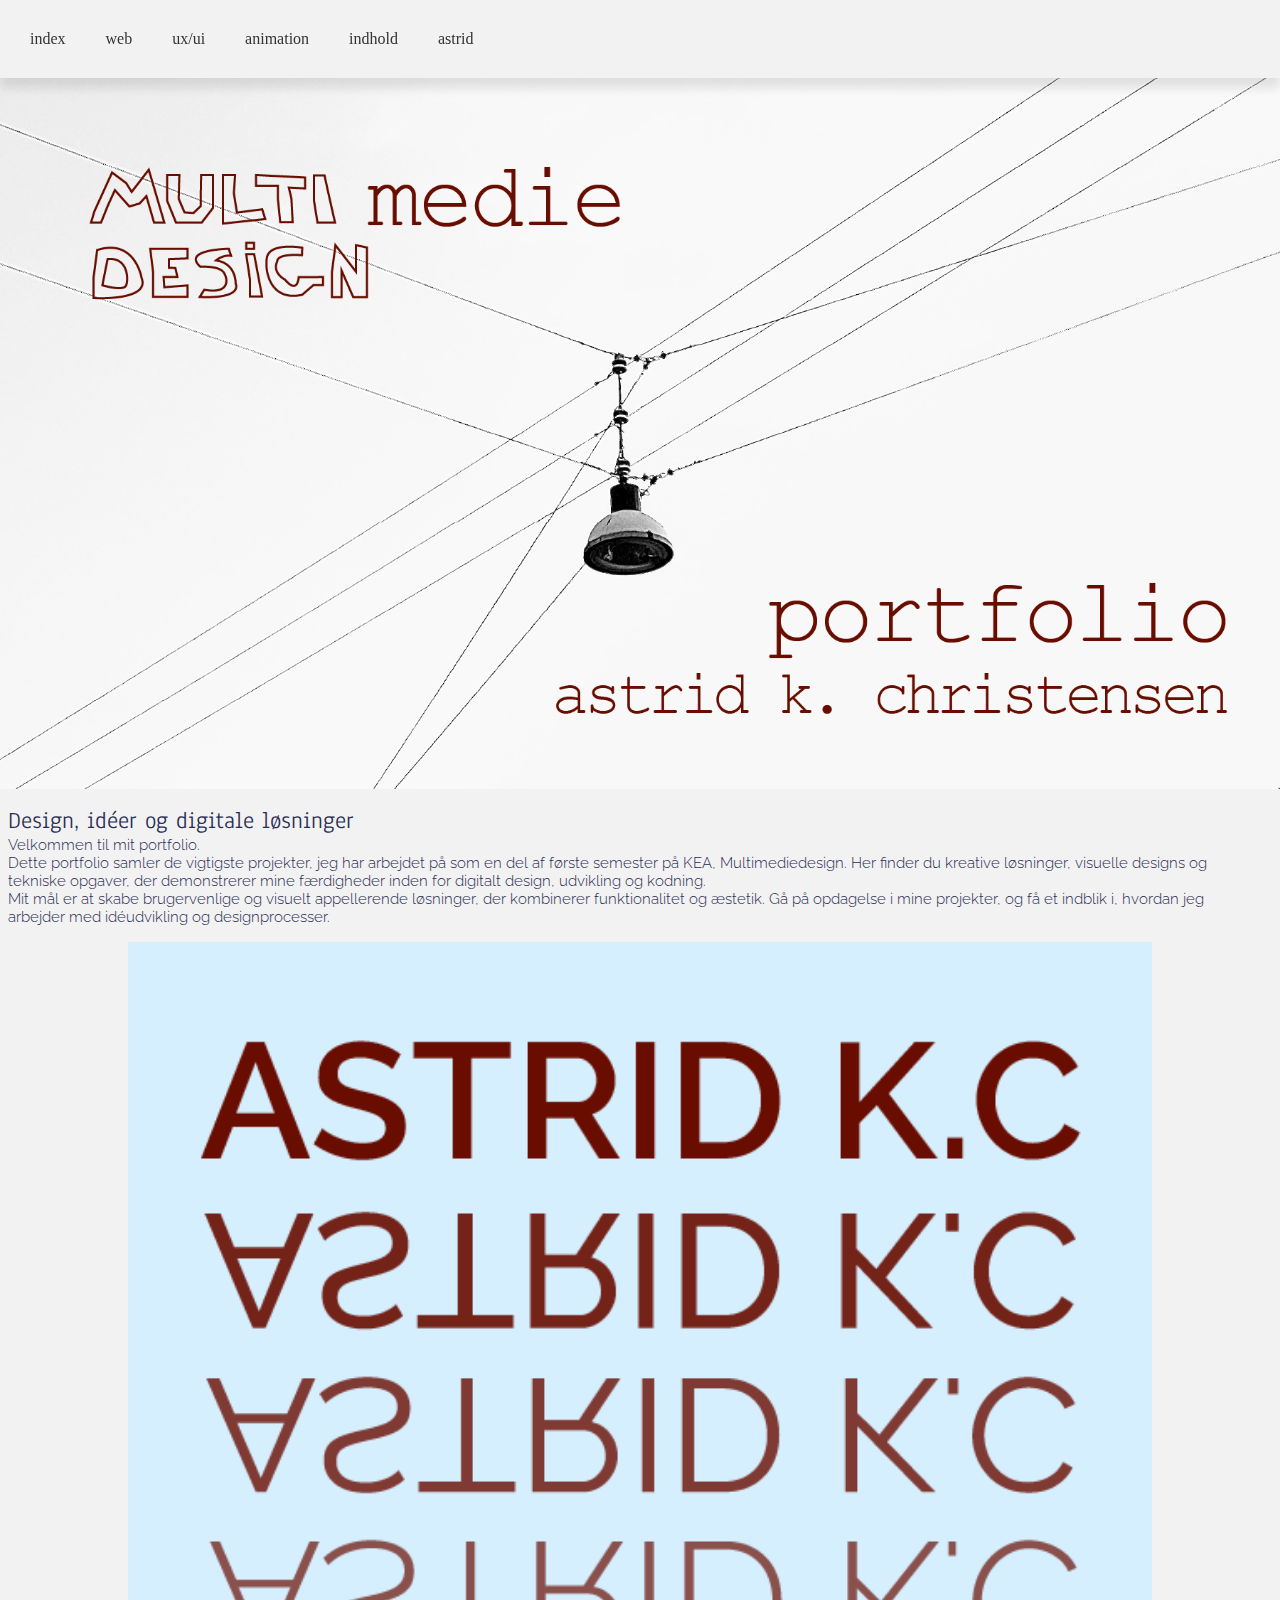
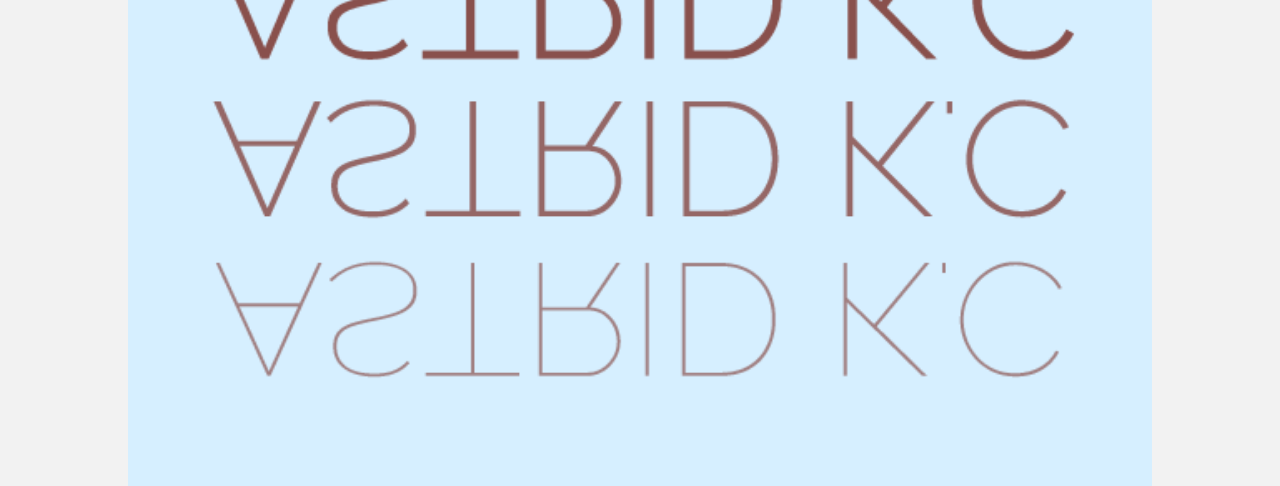
==== index.html @ 67192226 "init" ====
<!DOCTYPE html>
<html lang="da">

<head>
    <meta charset="UTF-8">
    <meta name="viewport" content="width=device-width, initial-scale=1.0">
    <meta name="robots" content="noindex, nofollow">
    <link rel="preconnect" href="https://fonts.googleapis.com">
    <link rel="preconnect" href="https://fonts.gstatic.com" crossorigin>
    <link
        href="https://fonts.googleapis.com/css2?family=Cormorant+Garamond:ital,wght@0,300;0,400;0,500;0,600;0,700;1,300;1,400;1,500;1,600;1,700&family=Courier+Prime:ital,wght@0,400;0,700;1,400;1,700&family=JetBrains+Mono:ital,wght@0,100..800;1,100..800&family=Joan&family=Jomolhari&family=Libre+Franklin:ital,wght@0,100..900;1,100..900&family=Montserrat:ital,wght@0,100..900;1,100..900&family=Neuton:ital,wght@0,200;0,300;0,400;0,700;0,800;1,400&family=PT+Serif:ital,wght@0,400;0,700;1,400;1,700&family=Stint+Ultra+Expanded&family=Yanone+Kaffeesatz:wght@200..700&display=swap"
        rel="stylesheet">
    <link rel="preconnect" href="https://fonts.googleapis.com">
    <link rel="preconnect" href="https://fonts.gstatic.com" crossorigin>
    <link
        href="https://fonts.googleapis.com/css2?family=Anaheim:wght@400..800&family=Cormorant+Garamond:ital,wght@0,300;0,400;0,500;0,600;0,700;1,300;1,400;1,500;1,600;1,700&family=Courier+Prime:ital,wght@0,400;0,700;1,400;1,700&family=JetBrains+Mono:ital,wght@0,100..800;1,100..800&family=Joan&family=Jomolhari&family=Libre+Franklin:ital,wght@0,100..900;1,100..900&family=Montserrat:ital,wght@0,100..900;1,100..900&family=Neuton:ital,wght@0,200;0,300;0,400;0,700;0,800;1,400&family=PT+Serif:ital,wght@0,400;0,700;1,400;1,700&family=Stint+Ultra+Expanded&family=Yanone+Kaffeesatz:wght@200..700&display=swap"
        rel="stylesheet">
    <link rel="preconnect" href="https://fonts.googleapis.com">
    <link rel="preconnect" href="https://fonts.gstatic.com" crossorigin>
    <link
        href="https://fonts.googleapis.com/css2?family=Anaheim:wght@400..800&family=Cormorant+Garamond:ital,wght@0,300;0,400;0,500;0,600;0,700;1,300;1,400;1,500;1,600;1,700&family=Courier+Prime:ital,wght@0,400;0,700;1,400;1,700&family=JetBrains+Mono:ital,wght@0,100..800;1,100..800&family=Joan&family=Jomolhari&family=Libre+Franklin:ital,wght@0,100..900;1,100..900&family=Montserrat:ital,wght@0,100..900;1,100..900&family=Neuton:ital,wght@0,200;0,300;0,400;0,700;0,800;1,400&family=PT+Serif:ital,wght@0,400;0,700;1,400;1,700&family=Raleway:ital,wght@0,100..900;1,100..900&family=Stint+Ultra+Expanded&family=Yanone+Kaffeesatz:wght@200..700&display=swap"
        rel="stylesheet">

    <title>Portfolio Eksamen</title>
    <link rel="stylesheet" href="style.css">
    <link rel="stylesheet" href="menu.css">
</head>

<body>
    <header>

        <nav>
            <ul class="menu">
                <li><a href="index.html">index</a></li>
                <li><a href="web.html">web</a></li>
                <li><a href="ux_ui.html">ux/ui</a></li>
                <li><a href="animation.html">animation</a></li>
                <li><a href="indhold.html">indhold</a></li>
                <li><a href="astrid.html">astrid</a></li>
            </ul>
            <div class="burger">
                <div class="line"></div>
                <div class="line"></div>
                <div class="line"></div>
            </div>
        </nav>
    </header>
    <main>
        <div>
            <img src="billeder/hero_m_tekst.webp" alt="hero">
        </div>

        <div>
            <div>
                <h2>Design, idéer og digitale løsninger</h2>
                <p>Velkommen til mit portfolio. <br>Dette portfolio samler de vigtigste projekter, jeg har arbejdet på
                    som en
                    del af første
                    semester på KEA, Multimediedesign. Her finder du kreative løsninger, visuelle designs og tekniske
                    opgaver, der
                    demonstrerer mine færdigheder inden for digitalt design, udvikling og kodning. <br>Mit mål er at
                    skabe
                    brugervenlige og
                    visuelt appellerende løsninger, der kombinerer funktionalitet og æstetik. Gå på opdagelse i mine
                    projekter, og få et
                    indblik i, hvordan jeg arbejder med idéudvikling og designprocesser.</p>
            </div>
            <div><img src="billeder/navn_billede.webp" alt="navn billede" class="navn_billede"></div>
        </div>

    </main>
    <footer></footer>
    <script src="menu.js" defer></script>


</body>

</html>
---- style.css ----
img {
  width: 100%;
  height: auto;
  display: block;
}

/******* fonts ***********/
.courier-prime-regular {
  font-family: "Courier Prime", serif;
  font-weight: 400;
  font-style: normal;
}

.anaheim {
  font-family: "Anaheim", serif;

  font-weight: 300;
  font-style: normal;
}

.raleway {
  font-family: "Raleway", serif;
  font-weight: 400;
  font-style: normal;
}

/******* farver *******
Off white
#F2F2F2
Lyseblå
#D6EFFF 
Mørkerød
#690D00
Mørkeblå
#292D54
Blå
#3865FF
*************************/

main {
  background-color: #f2f2f2;
}

h2 {
  font-family: "Anaheim", serif;
  font-weight: 300;
  color: #292d54;
  font-size: 24px;
  margin-left: 0.5rem;
  margin-top: 1rem;
}

p {
  font-family: "Raleway", serif;
  color: #292d54;
  margin-left: 0.5rem;
  font-size: 15px;
  font-weight: 300;
  margin-bottom: 1rem;
  margin-right: 1rem;
}

.navn_billede {
  width: 80%;
  margin: 0 auto;
}
---- menu.css ----
* {
  margin: 0;
  padding: 0;
  box-sizing: border-box;
}

header {
  position: sticky;
  top: 0;
  display: flex;
  justify-content: space-between;
  align-items: center;
  padding: 20px;
  background-color: #f2f2f2;
  box-shadow: 0 10px 10px rgba(0, 0, 0, 0.1);
}

.logo img {
  width: 50px;
  height: 50px;
}

nav {
  display: flex;
  align-items: center;
}

.menu {
  display: flex;
  list-style: none;
  margin: 0;
  padding: 0;
}

.menu li {
  margin-right: 20px;
}

.menu li:last-child {
  margin-right: 0;
}

.menu a {
  display: block;
  padding: 10px;
  color: #333333;
  text-decoration: none;
  transition: color 0.3s;
  text-align: end;
}

.menu a:hover {
  color: #ff0000;
}

.burger {
  width: 30px;
  height: 20px;
  cursor: pointer;
}

.burger .line {
  width: 100%;
  height: 2px;
  background-color: #333333;
  margin-bottom: 5px;
  transition: 0.2s linear;
}
.burger {
  display: none;
}
@media screen and (max-width: 800px) {
  .menu {
    display: none;
  }
  .burger {
    display: block;
  }
  .burger.active .line:nth-child(1) {
    transform: rotate(45deg) translate(5px, 5px);
    transition: 0.2s linear;
  }

  .burger.active .line:nth-child(2) {
    opacity: 0;
    transition: 0.15s linear;
  }

  .burger.active .line:nth-child(3) {
    transform: rotate(-45deg) translate(5px, -5px);
    transition: 0.2s linear;
  }

  nav.active .menu {
    display: block;
    background-color: #f2f2f2;
    position: absolute;
    top: 94px;
    left: 0;
    width: 100%;
    box-shadow: 0 10px 10px rgba(0, 0, 0, 0.1);
    z-index: 1;
  }

  nav.active .menu li {
    margin: 10px 20px;
  }

  nav.active .menu a {
    font-size: 20px;
    color: #ff0000;
    font-family: "Joan", serif;
  }
}
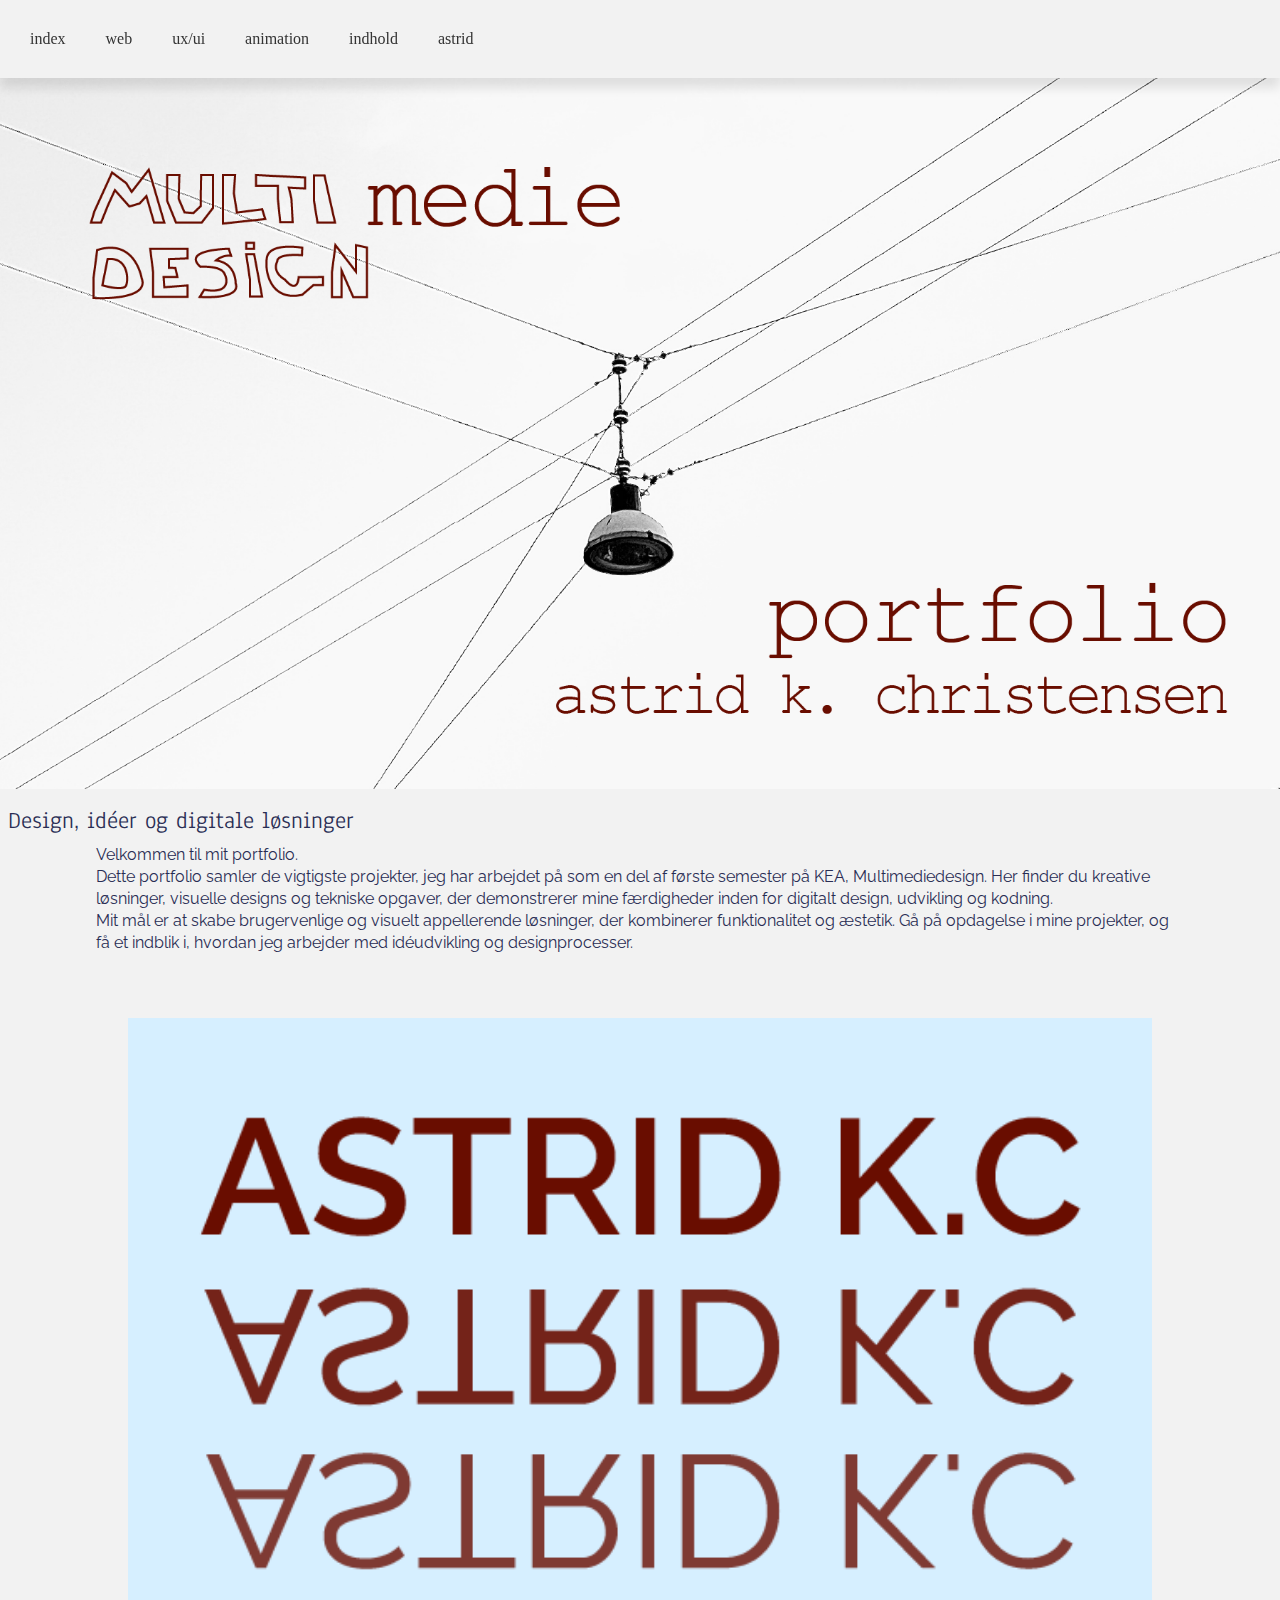
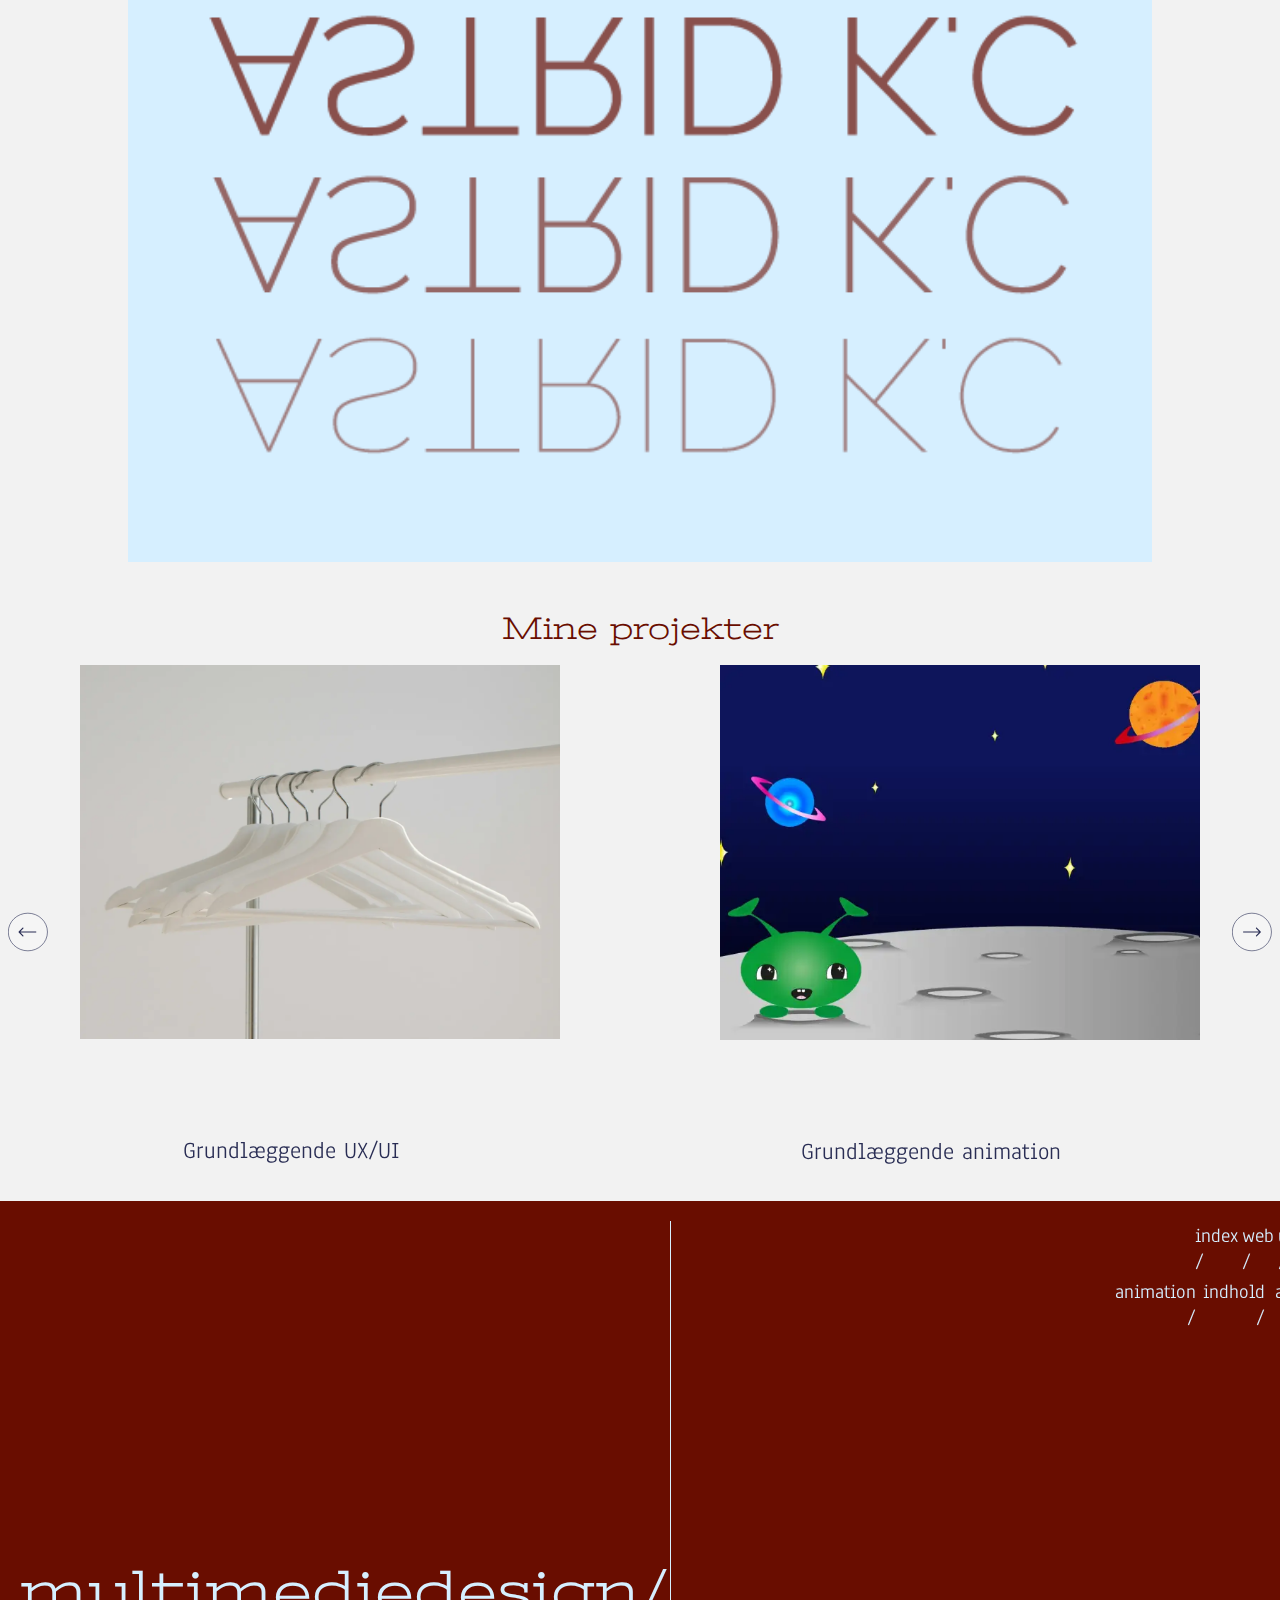
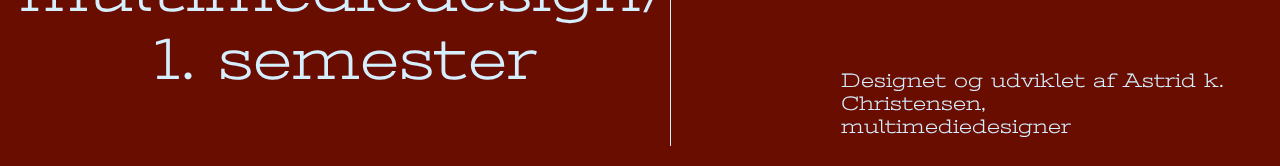
==== commit b453483d: "index, web, indhold start" ====
--- a/index.html
+++ b/index.html
@@ -51,7 +51,7 @@
         </div>
 
         <div>
-            <div>
+            <div class="forside">
                 <h2>Design, idéer og digitale løsninger</h2>
                 <p>Velkommen til mit portfolio. <br>Dette portfolio samler de vigtigste projekter, jeg har arbejdet på
                     som en
@@ -68,9 +68,88 @@
             <div><img src="billeder/navn_billede.webp" alt="navn billede" class="navn_billede"></div>
         </div>
 
+        <!-- Slideshow lavet med chat gpt -->
+
+        <h1 class="slide_h1">Mine projekter</h1>
+
+        <div class="slideshow-container">
+
+            <!-- Slide 1 -->
+            <div class="slide">
+                <img src="billeder/web_slide.webp" alt="web slide">
+                <h2 class="slide_tekst">Grundlæggende web</h2>
+
+            </div>
+
+            <!-- Slide 2 -->
+            <div class="slide">
+                <img src="billeder/wa_slide.png" alt="ux/ui slide">
+                <h2 class="slide_tekst">Grundlæggende UX/UI</h2>
+
+            </div>
+
+
+
+            <!-- Slide 3 -->
+            <div class="slide">
+                <img src="billeder/sb_slide.webp" alt="animation slide">
+                <h2 class="slide_tekst">Grundlæggende animation</h2>
+
+            </div>
+
+            <!-- Slide 4 -->
+            <div class="slide">
+                <img src="billeder/ane_slide.png" alt="indhold slide">
+                <h2 class="slide_tekst">Grundlæggende indhold</h2>
+
+            </div>
+
+
+            <!-- Knapper til at skifte slides -->
+            <img src="billeder/back_knap.svg" alt="Forrige" class="prev" onclick="changeSlide(-1)">
+            <img src="billeder/knap.svg" alt="Næste" class="next" onclick="changeSlide(1)">
+        </div>
+
+
     </main>
-    <footer></footer>
+    <footer>
+
+
+        <div class="footer_grid">
+            <div class="h1_footer">
+                <h1 class="tekst_multi_footer"> multimediedesign/ <br> 1. semester</h1>
+
+            </div>
+
+            <div class="h2_footer">
+                <ul class="footer_nav">
+
+                    <li><a href="index.html">index /</a></li>
+                    <li><a href="web.html">web /</a></li>
+                    <li><a href="ux_ui.html">ux/ui /</a></li>
+
+
+                </ul>
+
+                <ul class="footer_nav_2">
+
+
+                    <li><a href="animation.html">animation /</a></li>
+                    <li><a href="indhold.html">indhold /</a></li>
+                    <li><a href="astrid.html">astrid /</a></li>
+
+                </ul>
+                <h2 class="tekst_navn_footer"> Designet og udviklet af Astrid k. Christensen, <br> multimediedesigner
+                </h2>
+            </div>
+        </div>
+
+
+
+
+    </footer>
     <script src="menu.js" defer></script>
+    <script src="javascript.js" defer></script>
 
 
 </body>
--- a/style.css
+++ b/style.css
@@ -13,13 +13,18 @@
 
 .anaheim {
   font-family: "Anaheim", serif;
-
   font-weight: 300;
   font-style: normal;
 }
 
 .raleway {
   font-family: "Raleway", serif;
+  font-weight: 400;
+  font-style: normal;
+}
+
+.stint-ultra-expanded-regular {
+  font-family: "Stint Ultra Expanded", serif;
   font-weight: 400;
   font-style: normal;
 }
@@ -41,7 +46,7 @@
   background-color: #f2f2f2;
 }
 
-h2 {
+.forside h2 {
   font-family: "Anaheim", serif;
   font-weight: 300;
   color: #292d54;
@@ -63,4 +68,331 @@
 .navn_billede {
   width: 80%;
   margin: 0 auto;
-}
+  margin-bottom: 1rem;
+}
+
+.slide_h1 {
+  font-family: "Stint Ultra Expanded", serif;
+  font-weight: 400;
+  color: #690d00;
+  text-align: center;
+  margin-bottom: 1rem;
+}
+
+/************* slideshow lavet ved hjælp af chat gpt ******************/
+
+.slideshow-container {
+  position: relative;
+  max-width: 100%;
+  margin: auto;
+  overflow: hidden;
+  display: flex;
+  justify-content: center;
+  align-items: center;
+}
+
+.slide {
+  display: none; /* Skjul slides som standard */
+  text-align: center;
+  width: 100%;
+  flex-shrink: 0;
+}
+
+.slide.active {
+  display: block;
+}
+
+.slide img {
+  max-width: 75%;
+  height: auto;
+  margin: 0 auto;
+}
+
+.prev,
+.next {
+  position: absolute;
+  top: 50%;
+  transform: translateY(-50%);
+  width: 40px; /* Justér størrelsen */
+  height: 40px;
+  cursor: pointer;
+}
+
+.prev {
+  left: 8px;
+}
+
+.next {
+  right: 8px;
+}
+
+.slide h2 {
+  position: relative;
+  display: inline-block;
+  font-family: "Anaheim", serif;
+  font-weight: 300;
+  color: #292d54;
+  font-size: 24px;
+  margin-right: 9.6rem;
+  margin-bottom: 2rem;
+}
+
+@media (min-width: 600px) {
+  .slideshow-container {
+    flex-wrap: nowrap; /* Fjern linjebrud */
+  }
+
+  .slide {
+    display: block; /* Vis to slides i desktop */
+    width: 50%; /* To slides deler pladsen */
+  }
+}
+
+/****************** web ******************/
+h1 {
+  font-family: "Stint Ultra Expanded", serif;
+  font-weight: 400;
+  color: #690d00;
+  text-align: center;
+  font-size: 32px;
+  padding-top: 2rem;
+}
+
+h2 {
+  font-family: "Anaheim", serif;
+  font-weight: 300;
+  color: #292d54;
+  font-size: 24px;
+  margin-left: 0.5rem;
+  margin-top: 1rem;
+  margin-bottom: 0.5rem;
+}
+
+p {
+  font-family: "Raleway", serif;
+  font-weight: 400;
+  margin-left: 0.5rem;
+  line-height: 20px;
+  color: #292d54;
+}
+hr {
+  color: #292d54;
+  margin-top: 2rem;
+}
+
+.web_grid img {
+  width: 90%;
+  margin: 0 auto;
+}
+
+.web_proces img {
+  width: 80%;
+  margin: 0 auto;
+  margin-top: 2rem;
+}
+
+.computer_img {
+  width: 80%;
+  margin: 0 auto;
+  margin-top: 2rem;
+  padding-bottom: 2rem;
+}
+
+@media (min-width: 600px) {
+  .web_grid {
+    display: grid;
+    grid-template-columns: 1fr 1fr;
+    gap: 10px;
+  }
+  p {
+    font-size: 16px;
+    margin-left: 6rem;
+    margin-right: 6rem;
+    line-height: 22px;
+    margin-bottom: 4rem;
+  }
+  .web_grid img {
+    width: 60%;
+    margin-top: 2rem;
+  }
+  h2 {
+    margin-left: 6rem;
+    margin-top: 6rem;
+  }
+  .web_proces {
+    display: grid;
+    grid-template-columns: 1fr 1fr;
+    gap: 10px;
+  }
+  .web_proces img {
+    width: 60%;
+  }
+  .farvekoder_img {
+    order: -1;
+  }
+  .web_læring {
+    display: grid;
+    grid-template-columns: 1fr 1fr;
+    gap: 10px;
+  }
+  .computer_img {
+    width: 60%;
+  }
+}
+
+/*************** indhold *****************/
+
+.wear_aware img {
+  width: 60%;
+  margin-top: 2rem;
+  margin: 0 auto;
+}
+
+.proces_wa img {
+  width: 70%;
+  margin-top: 2rem;
+  /* margin: 0 auto; */
+}
+
+.img_grid {
+  display: grid;
+  grid-template-columns: 1fr 1fr;
+  gap: 5px;
+}
+.wa_moodboard {
+  width: 96%;
+  margin-top: 2rem;
+  margin: 0 auto;
+  margin-bottom: 2rem;
+}
+
+@media (min-width: 600px) {
+  .wear_aware {
+    display: grid;
+    grid-template-columns: 1fr 1fr;
+    gap: 10px;
+  }
+  .wear_aware img {
+    width: 50%;
+    margin-top: 5rem;
+  }
+  .proces_wa {
+    display: grid;
+    grid-template-columns: 1fr 1fr;
+    gap: 10px;
+  }
+  .proces_wa img {
+    width: 50%;
+  }
+  .proto_forside {
+    margin-left: 10rem;
+  }
+}
+/************ footer *************/
+
+footer {
+  background-color: #690d00;
+  padding: 20px;
+  display: flex;
+  justify-content: space-between;
+  align-items: flex-start;
+  position: relative;
+}
+
+.footer_grid {
+  display: grid;
+  grid-template-columns: 1fr 1fr;
+  gap: 10px;
+}
+
+.tekst_multi_footer {
+  font-size: 17px;
+  color: #d6efff;
+  font-family: "Stint Ultra Expanded", serif;
+  font-weight: 200;
+  margin-top: 12.3rem;
+}
+
+.tekst_navn_footer {
+  margin-top: 10.3rem;
+  font-size: 10px;
+  margin-left: 4rem;
+  color: #d6efff;
+  font-family: "Stint Ultra Expanded", serif;
+  font-weight: 200;
+  display: flex;
+}
+
+.h1_footer {
+  border-right: 1px solid #d6efff;
+}
+
+.footer_nav a {
+  display: block;
+  padding: 2px;
+  color: #d6efff;
+  text-decoration: none;
+
+  font-size: 10px;
+  font-family: "Anaheim", serif;
+  font-weight: 300;
+}
+
+.footer_nav {
+  list-style: none;
+  display: flex;
+  margin-left: 6.6rem;
+}
+
+.footer_nav_2 a {
+  display: block;
+  padding: 2px;
+  color: #d6efff;
+  text-decoration: none;
+  text-align: end;
+  font-size: 10px;
+  font-family: "Anaheim", serif;
+  font-weight: 300;
+}
+
+.footer_nav_2 {
+  list-style: none;
+  display: flex;
+  margin-left: 4.4rem;
+}
+
+.footer_nav a:hover {
+  color: #3865ff;
+}
+
+.footer_nav_2 a:hover {
+  color: #3865ff;
+}
+
+@media (min-width: 600px) {
+  .tekst_multi_footer {
+    font-size: 60px;
+    margin-top: 19rem;
+  }
+  .tekst_navn_footer {
+    font-size: 20px;
+    margin-top: 21rem;
+    margin-left: 10rem;
+  }
+
+  .footer_nav {
+    margin-left: 32rem;
+  }
+
+  .footer_nav a {
+    font-size: 20px;
+  }
+
+  .footer_nav_2 a {
+    font-size: 20px;
+  }
+
+  .footer_nav_2 {
+    margin-left: 27rem;
+  }
+}
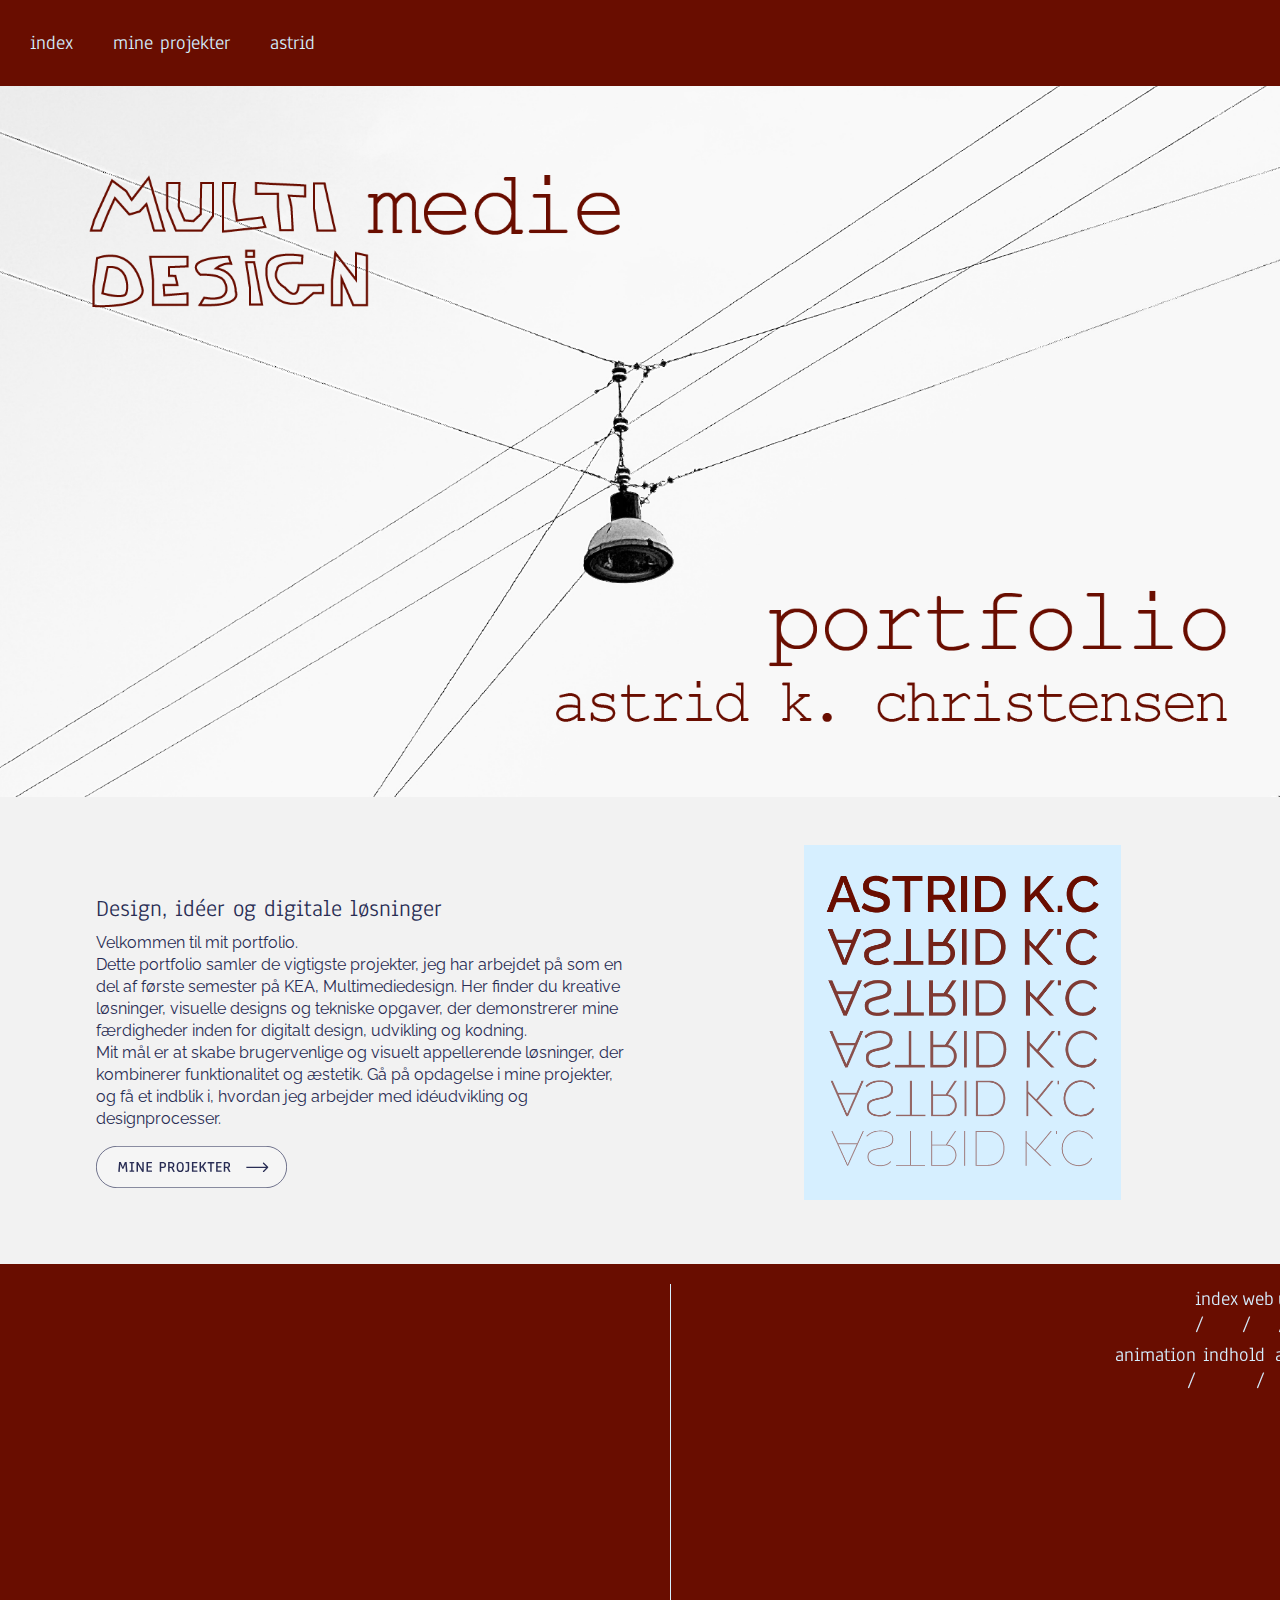
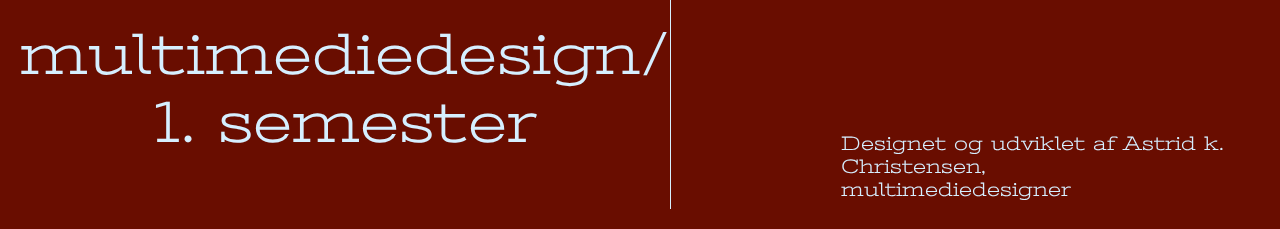
==== commit 78bad923: "mangler kun projekter og cv" ====
--- a/index.html
+++ b/index.html
@@ -32,11 +32,9 @@
         <nav>
             <ul class="menu">
                 <li><a href="index.html">index</a></li>
-                <li><a href="web.html">web</a></li>
-                <li><a href="ux_ui.html">ux/ui</a></li>
-                <li><a href="animation.html">animation</a></li>
-                <li><a href="indhold.html">indhold</a></li>
+                <li><a href="mine_projekter.html">mine projekter</a></li>
                 <li><a href="astrid.html">astrid</a></li>
+
             </ul>
             <div class="burger">
                 <div class="line"></div>
@@ -50,8 +48,8 @@
             <img src="billeder/hero_m_tekst.webp" alt="hero">
         </div>
 
-        <div>
-            <div class="forside">
+        <div class="forside">
+            <div>
                 <h2>Design, idéer og digitale løsninger</h2>
                 <p>Velkommen til mit portfolio. <br>Dette portfolio samler de vigtigste projekter, jeg har arbejdet på
                     som en
@@ -64,51 +62,19 @@
                     visuelt appellerende løsninger, der kombinerer funktionalitet og æstetik. Gå på opdagelse i mine
                     projekter, og få et
                     indblik i, hvordan jeg arbejder med idéudvikling og designprocesser.</p>
+
+                <a href="mine_projekter.html">
+                    <img src="billeder/projekt_knap.svg" alt="Mine projekter knap" class="projekt_knap">
+                </a>
+
+
+                <!-- <img src="billeder/projekt_knap.svg" alt="projekt knap" class="projekt_knap"> -->
             </div>
             <div><img src="billeder/navn_billede.webp" alt="navn billede" class="navn_billede"></div>
         </div>
 
-        <!-- Slideshow lavet med chat gpt -->
-
-        <h1 class="slide_h1">Mine projekter</h1>
-
-        <div class="slideshow-container">
-
-            <!-- Slide 1 -->
-            <div class="slide">
-                <img src="billeder/web_slide.webp" alt="web slide">
-                <h2 class="slide_tekst">Grundlæggende web</h2>
-
-            </div>
-
-            <!-- Slide 2 -->
-            <div class="slide">
-                <img src="billeder/wa_slide.png" alt="ux/ui slide">
-                <h2 class="slide_tekst">Grundlæggende UX/UI</h2>
-
-            </div>
 
 
-
-            <!-- Slide 3 -->
-            <div class="slide">
-                <img src="billeder/sb_slide.webp" alt="animation slide">
-                <h2 class="slide_tekst">Grundlæggende animation</h2>
-
-            </div>
-
-            <!-- Slide 4 -->
-            <div class="slide">
-                <img src="billeder/ane_slide.png" alt="indhold slide">
-                <h2 class="slide_tekst">Grundlæggende indhold</h2>
-
-            </div>
-
-
-            <!-- Knapper til at skifte slides -->
-            <img src="billeder/back_knap.svg" alt="Forrige" class="prev" onclick="changeSlide(-1)">
-            <img src="billeder/knap.svg" alt="Næste" class="next" onclick="changeSlide(1)">
-        </div>
 
 
     </main>
@@ -149,7 +115,7 @@
 
     </footer>
     <script src="menu.js" defer></script>
-    <script src="javascript.js" defer></script>
+
 
 
 </body>
--- a/style.css
+++ b/style.css
@@ -46,105 +46,53 @@
   background-color: #f2f2f2;
 }
 
-.forside h2 {
-  font-family: "Anaheim", serif;
-  font-weight: 300;
-  color: #292d54;
-  font-size: 24px;
-  margin-left: 0.5rem;
-  margin-top: 1rem;
-}
-
-p {
-  font-family: "Raleway", serif;
-  color: #292d54;
-  margin-left: 0.5rem;
-  font-size: 15px;
-  font-weight: 300;
-  margin-bottom: 1rem;
-  margin-right: 1rem;
-}
-
+/***************index*****************/
+
+#projekter_knap {
+  background-image: url(svg/projekt_knap.svg);
+  aspect-ratio: 296/65;
+  background-size: cover;
+  cursor: pointer;
+  position: absolute;
+  top: 84%;
+  left: 4%;
+  width: 40%;
+
+  display: flex;
+}
 .navn_billede {
   width: 80%;
   margin: 0 auto;
-  margin-bottom: 1rem;
-}
-
-.slide_h1 {
-  font-family: "Stint Ultra Expanded", serif;
-  font-weight: 400;
-  color: #690d00;
-  text-align: center;
-  margin-bottom: 1rem;
-}
-
-/************* slideshow lavet ved hjælp af chat gpt ******************/
-
-.slideshow-container {
-  position: relative;
-  max-width: 100%;
-  margin: auto;
-  overflow: hidden;
-  display: flex;
-  justify-content: center;
-  align-items: center;
-}
-
-.slide {
-  display: none; /* Skjul slides som standard */
-  text-align: center;
-  width: 100%;
-  flex-shrink: 0;
-}
-
-.slide.active {
-  display: block;
-}
-
-.slide img {
-  max-width: 75%;
-  height: auto;
-  margin: 0 auto;
-}
-
-.prev,
-.next {
-  position: absolute;
-  top: 50%;
-  transform: translateY(-50%);
-  width: 40px; /* Justér størrelsen */
-  height: 40px;
-  cursor: pointer;
-}
-
-.prev {
-  left: 8px;
-}
-
-.next {
-  right: 8px;
-}
-
-.slide h2 {
-  position: relative;
-  display: inline-block;
-  font-family: "Anaheim", serif;
-  font-weight: 300;
-  color: #292d54;
-  font-size: 24px;
-  margin-right: 9.6rem;
+  padding-bottom: 2rem;
+}
+.projekt_knap {
+  width: 40%;
+  margin-left: 1rem;
+  margin-top: 1rem;
   margin-bottom: 2rem;
 }
-
-@media (min-width: 600px) {
-  .slideshow-container {
-    flex-wrap: nowrap; /* Fjern linjebrud */
-  }
-
-  .slide {
-    display: block; /* Vis to slides i desktop */
-    width: 50%; /* To slides deler pladsen */
+.projekt_knap:hover {
+  transform: scale(1.1);
+}
+@media (min-width: 600px) {
+  .forside {
+    display: grid;
+    grid-template-columns: 1fr 1fr;
+    gap: 10px;
+  }
+  .navn_billede {
+    width: 50%;
+    margin: 0 auto;
+    margin-bottom: 2rem;
+    margin-top: 3rem;
+  }
+  .projekt_knap {
+    width: 30%;
+    margin-left: 6rem;
+  }
+  .forside p {
+    margin: 0%;
+    margin-left: 6rem;
   }
 }
 
@@ -163,7 +111,7 @@
   font-weight: 300;
   color: #292d54;
   font-size: 24px;
-  margin-left: 0.5rem;
+  margin-left: 1rem;
   margin-top: 1rem;
   margin-bottom: 0.5rem;
 }
@@ -171,7 +119,7 @@
 p {
   font-family: "Raleway", serif;
   font-weight: 400;
-  margin-left: 0.5rem;
+  margin-left: 1rem;
   line-height: 20px;
   color: #292d54;
 }
@@ -254,7 +202,7 @@
   /* margin: 0 auto; */
 }
 
-.img_grid {
+.proces_billeder {
   display: grid;
   grid-template-columns: 1fr 1fr;
   gap: 5px;
@@ -287,7 +235,136 @@
   .proto_forside {
     margin-left: 10rem;
   }
-}
+  .proces_billeder {
+    order: -1;
+  }
+  .læring_wa {
+    display: grid;
+    grid-template-columns: 1fr 1fr;
+    gap: 10px;
+  }
+  .wa_moodboard {
+    width: 80%;
+    margin-top: 4rem;
+  }
+}
+
+/*************** animation **************/
+
+.animation_tema img {
+  width: 95%;
+  margin: 0 auto;
+}
+.aktivitetsdiagram img {
+  width: 90%;
+  margin: 0 auto;
+}
+.animation_laering img {
+  width: 95%;
+  margin: 0 auto;
+  margin-bottom: 2rem;
+}
+@media (min-width: 600px) {
+  .animation_tema {
+    display: grid;
+    grid-template-columns: 1fr 1fr;
+    gap: 10px;
+  }
+  .animation_tema img {
+    width: 70%;
+    margin-top: 2.2rem;
+  }
+  .animation_proces {
+    display: grid;
+    grid-template-columns: 1fr 1fr;
+    gap: 10px;
+  }
+  .aktivitetsdiagram {
+    order: -1;
+  }
+  .aktivitetsdiagram img {
+    width: 60%;
+    margin-top: 2rem;
+  }
+  .animation_proces h2 {
+    margin-top: 9rem;
+  }
+  .animation_laering {
+    display: grid;
+    grid-template-columns: 1fr 1fr;
+    gap: 10px;
+  }
+  .animation_laering img {
+    margin-top: 7rem;
+    width: 80%;
+  }
+}
+
+/******************indhold*******************/
+
+.indhold_tema img {
+  width: 95%;
+  margin: 0 auto;
+}
+.passion img {
+  width: 90%;
+  margin: 0 auto;
+}
+.virksomhedssite img {
+  width: 90%;
+  margin: 0 auto;
+}
+.laering_indhold img {
+  width: 50%;
+  margin-left: 2rem;
+  padding-bottom: 2rem;
+}
+@media (min-width: 600px) {
+  .indhold_tema {
+    display: grid;
+    grid-template-columns: 1fr 1fr;
+    gap: 10px;
+  }
+  .passion {
+    display: grid;
+    grid-template-columns: 1fr 1fr;
+    gap: 10px;
+  }
+  .virksomhedssite {
+    display: grid;
+    grid-template-columns: 1fr 1fr;
+    gap: 10px;
+  }
+  .laering_indhold {
+    display: grid;
+    grid-template-columns: 1fr 1fr;
+    gap: 10px;
+  }
+  .indhold_tema img {
+    width: 70%;
+    margin-top: 2.6rem;
+  }
+  .sara {
+    order: -1;
+  }
+  .sara img {
+    width: 60%;
+    margin-top: 2rem;
+  }
+  .virksomhedssite img {
+    width: 70%;
+    margin-top: 3.2rem;
+  }
+  .laering_indhold img {
+    width: 80%;
+    margin-top: 4rem;
+  }
+  .illustration {
+    order: -1;
+    margin: 0 auto;
+  }
+}
+
 /************ footer *************/
 
 footer {
--- a/menu.css
+++ b/menu.css
@@ -11,13 +11,7 @@
   justify-content: space-between;
   align-items: center;
   padding: 20px;
-  background-color: #f2f2f2;
-  box-shadow: 0 10px 10px rgba(0, 0, 0, 0.1);
-}
-
-.logo img {
-  width: 50px;
-  height: 50px;
+  background-color: #690d00;
 }
 
 nav {
@@ -43,14 +37,16 @@
 .menu a {
   display: block;
   padding: 10px;
-  color: #333333;
+  color: #d6efff;
   text-decoration: none;
   transition: color 0.3s;
   text-align: end;
+  font-size: 20px;
+  font-family: "Anaheim", serif;
 }
 
 .menu a:hover {
-  color: #ff0000;
+  color: #3865ff;
 }
 
 .burger {
@@ -62,7 +58,7 @@
 .burger .line {
   width: 100%;
   height: 2px;
-  background-color: #333333;
+  background-color: #d6efff;
   margin-bottom: 5px;
   transition: 0.2s linear;
 }
@@ -93,7 +89,7 @@
 
   nav.active .menu {
     display: block;
-    background-color: #f2f2f2;
+    background-color: #d6efff;
     position: absolute;
     top: 94px;
     left: 0;
@@ -108,7 +104,9 @@
 
   nav.active .menu a {
     font-size: 20px;
-    color: #ff0000;
-    font-family: "Joan", serif;
+    color: #690d00;
+    font-family: "Anaheim", serif;
+    text-align: left;
+    padding-left: 20px;
   }
 }
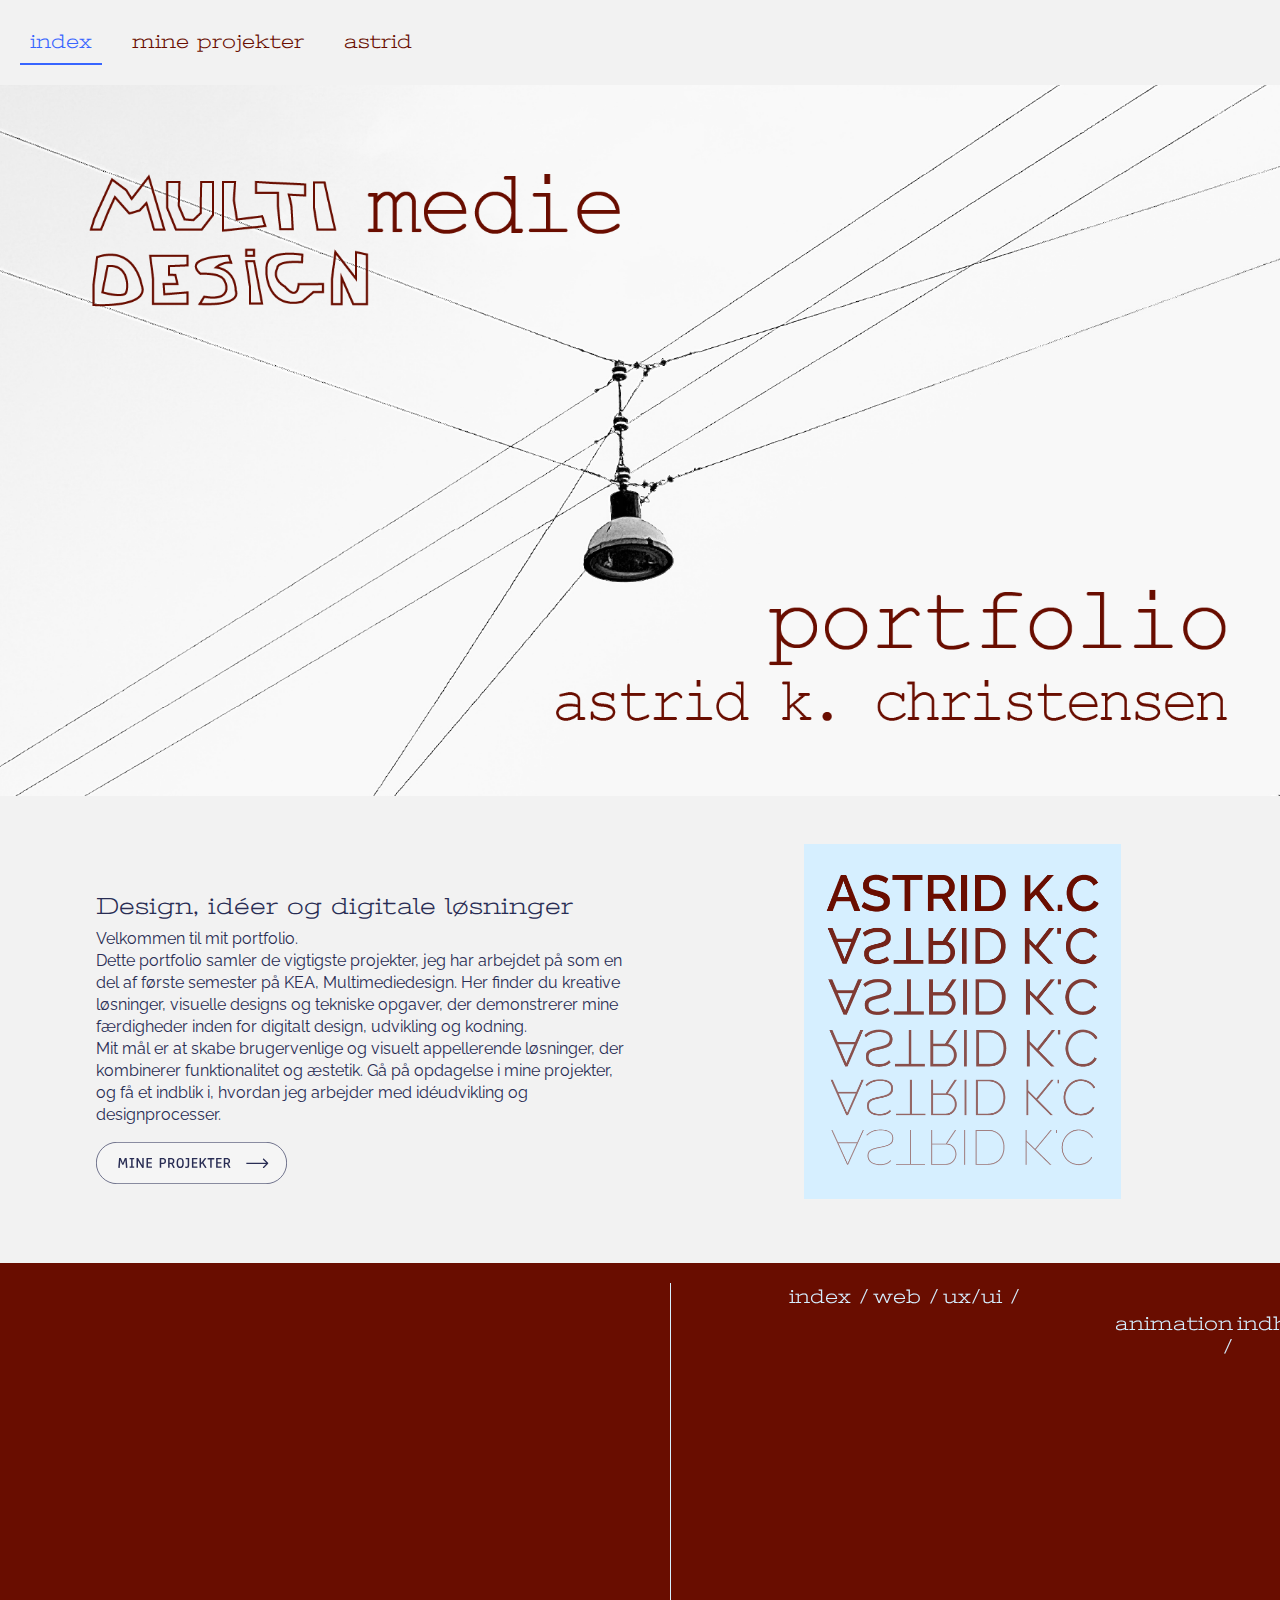
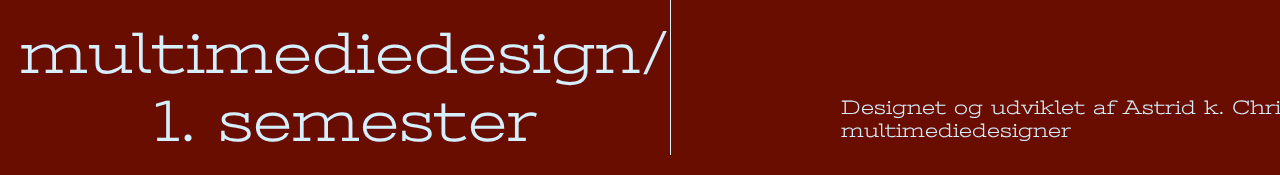
==== commit fd0b61ad: "næsten færdig" ====
--- a/index.html
+++ b/index.html
@@ -31,7 +31,7 @@
 
         <nav>
             <ul class="menu">
-                <li><a href="index.html">index</a></li>
+                <li><a href="index.html" class="active">index</a></li>
                 <li><a href="mine_projekter.html">mine projekter</a></li>
                 <li><a href="astrid.html">astrid</a></li>
 
--- a/style.css
+++ b/style.css
@@ -48,18 +48,6 @@
 
 /***************index*****************/
 
-#projekter_knap {
-  background-image: url(svg/projekt_knap.svg);
-  aspect-ratio: 296/65;
-  background-size: cover;
-  cursor: pointer;
-  position: absolute;
-  top: 84%;
-  left: 4%;
-  width: 40%;
-
-  display: flex;
-}
 .navn_billede {
   width: 80%;
   margin: 0 auto;
@@ -93,6 +81,81 @@
   .forside p {
     margin: 0%;
     margin-left: 6rem;
+  }
+}
+
+/***********Mine projekter******************/
+
+.windows_img,
+.hangers_img,
+.sb_img,
+.vaser_img {
+  width: 70%;
+  margin: 0 auto;
+  margin-top: 1rem;
+}
+
+.web_container {
+  align-items: center;
+}
+.windows_img:hover {
+  transform: scale(1.1);
+}
+
+.hangers_img:hover {
+  transform: scale(1.1);
+}
+.sb_img:hover {
+  transform: scale(1.1);
+}
+.vaser_img:hover {
+  transform: scale(1.1);
+}
+
+.mine_projekter a {
+  text-decoration: none;
+  text-transform: uppercase;
+}
+.mine_projekter h2 {
+  text-align: center;
+}
+.mine_projekter h2:hover {
+  transform: scale(1.1);
+}
+
+@media (min-width: 600px) {
+  .mine_projekter_grid {
+    display: grid;
+    grid-template-columns: 1fr 1fr;
+    gap: 2px;
+  }
+  .windows_img,
+  .hangers_img,
+  .sb_img,
+  .vaser_img {
+    width: 50%;
+    margin: 0%;
+    margin-bottom: 1rem;
+  }
+  .windows_img,
+  .sb_img {
+    margin-left: 20rem;
+  }
+  .hangers_img,
+  .vaser_img {
+    margin-left: 3rem;
+  }
+  .windows_img,
+  .hangers_img {
+    margin-top: 2rem;
+  }
+  .sb_img,
+  .vaser_img {
+    margin-bottom: 3rem;
+  }
+  .mine_projekter h2 {
+    font-size: 30px;
+    margin: auto;
   }
 }
 
@@ -107,7 +170,7 @@
 }
 
 h2 {
-  font-family: "Anaheim", serif;
+  font-family: "Stint Ultra Expanded", serif;
   font-weight: 300;
   color: #292d54;
   font-size: 24px;
@@ -362,6 +425,112 @@
   .illustration {
     order: -1;
     margin: 0 auto;
+  }
+}
+
+/*******************Astrid***************/
+
+.astrid_main {
+  background: url(billeder/astrid_baggrund.webp) no-repeat center/cover;
+}
+.mit_navn {
+  margin: 0% auto;
+  width: 90%;
+  padding-top: 2rem;
+  margin-bottom: 1.5rem;
+}
+
+.om_mig p {
+  margin-right: 0.2rem;
+}
+.mig {
+  width: 90%;
+  margin: 0 auto;
+  margin-top: 1rem;
+  margin-bottom: 2rem;
+  border: 5px solid #3865ff;
+}
+
+.uddannelse {
+  background-color: #d6efff;
+  padding-bottom: 2rem;
+}
+.uddannelse h2 {
+  padding-top: 2rem;
+}
+.uddannelse p {
+  margin-top: 1rem;
+  margin-bottom: 1.5rem;
+}
+.uddannelse img {
+  width: 80%;
+  margin: 0 auto;
+  border: 5px solid #3865ff;
+}
+.skills {
+  margin-bottom: 2rem;
+  margin-top: 2rem;
+}
+.natur_collage {
+  width: 90%;
+  margin: 0% auto;
+
+  border: 5px solid #3865ff;
+}
+.natur {
+  padding-bottom: 2rem;
+}
+
+@media (min-width: 600px) {
+  .om_mig {
+    display: grid;
+    grid-template-columns: 1fr 1fr;
+    gap: 10px;
+  }
+  .mig {
+    width: 70%;
+    margin-top: 5rem;
+    margin-bottom: 5rem;
+  }
+  .mit_navn {
+    margin-top: 7rem;
+    margin-left: 6rem;
+    width: 70%;
+  }
+  .uddannelse {
+    display: grid;
+    grid-template-columns: 1fr 1fr;
+    gap: 10px;
+  }
+  .textilskolen_grid {
+    order: -1;
+  }
+  .textilskolen_grid img {
+    width: 50%;
+    margin-top: 4rem;
+    margin-bottom: 2rem;
+  }
+  .uddannelse h2 {
+    margin-top: 7rem;
+    margin-bottom: 2rem;
+  }
+  .uddannelse p {
+    line-height: 40px;
+  }
+  .skills {
+    display: grid;
+    grid-template-columns: 1fr 1fr;
+    gap: 2px;
+  }
+
+  .skills_tekst {
+    margin-left: 20rem;
+  }
+  .vaerktojskasse_tekst {
+    margin-right: 60rem;
+  }
+  .natur_collage {
+    width: 70%;
   }
 }
 
@@ -411,7 +580,7 @@
   text-decoration: none;
 
   font-size: 10px;
-  font-family: "Anaheim", serif;
+  font-family: "Stint Ultra Expanded", serif;
   font-weight: 300;
 }
 
@@ -428,7 +597,7 @@
   text-decoration: none;
   text-align: end;
   font-size: 10px;
-  font-family: "Anaheim", serif;
+  font-family: "Stint Ultra Expanded", serif;
   font-weight: 300;
 }
 
@@ -457,8 +626,11 @@
     margin-left: 10rem;
   }
 
+  /* .footer_nav {
+    margin-left: 32rem;
+  } */
   .footer_nav {
-    margin-left: 32rem;
+    text-align: left;
   }
 
   .footer_nav a {
--- a/menu.css
+++ b/menu.css
@@ -11,7 +11,11 @@
   justify-content: space-between;
   align-items: center;
   padding: 20px;
-  background-color: #690d00;
+  background: #f2f2f2;
+}
+
+.astrid_header {
+  background: url(billeder/astrid_baggrund.webp) no-repeat center/cover;
 }
 
 nav {
@@ -37,16 +41,21 @@
 .menu a {
   display: block;
   padding: 10px;
-  color: #d6efff;
+  color: #690d00;
   text-decoration: none;
   transition: color 0.3s;
   text-align: end;
   font-size: 20px;
-  font-family: "Anaheim", serif;
+  font-family: "Stint Ultra Expanded", serif;
 }
 
 .menu a:hover {
   color: #3865ff;
+}
+
+.menu a.active {
+  color: #3865ff;
+  border-bottom: 2px solid #3865ff; /* Streg under den aktive side */
 }
 
 .burger {
@@ -65,6 +74,55 @@
 .burger {
   display: none;
 }
+
+/************ Dropdown med hjælp fra chat gpt*************/
+/* Dropdown styles */
+.dropdown {
+  display: none; /* Skjuler dropdown som standard */
+  position: absolute;
+  top: 100%; /* Placerer dropdown under "Mine Projekter" */
+  left: 0;
+  background-color: #f2f2f2;
+  box-shadow: 0px 4px 6px rgba(0, 0, 0, 0.1);
+  list-style: none;
+  padding: 10px 0;
+  margin: 0;
+  z-index: 10;
+  min-width: 150px;
+}
+
+.dropdown li {
+  margin: 0;
+}
+
+.dropdown a {
+  display: block;
+  padding: 10px 20px;
+  color: #3865ff;
+  text-decoration: none;
+  white-space: nowrap; /* Forhindrer tekst i at bryde */
+}
+
+.dropdown a:hover {
+  background-color: #f0f0f0; /* Giver en baggrundsfarve ved hover */
+  color: blue;
+}
+
+/* Show dropdown on hover */
+/* .menu li:hover .dropdown,
+.menu li:focus-within .dropdown {
+  display: block;
+} */
+.dropdown a:hover {
+  background-color: #f0f0f0;
+  color: blue;
+}
+
+/* Hover-effekt for dropdown */
+.menu li:hover .dropdown {
+  display: block;
+}
+
 @media screen and (max-width: 800px) {
   .menu {
     display: none;
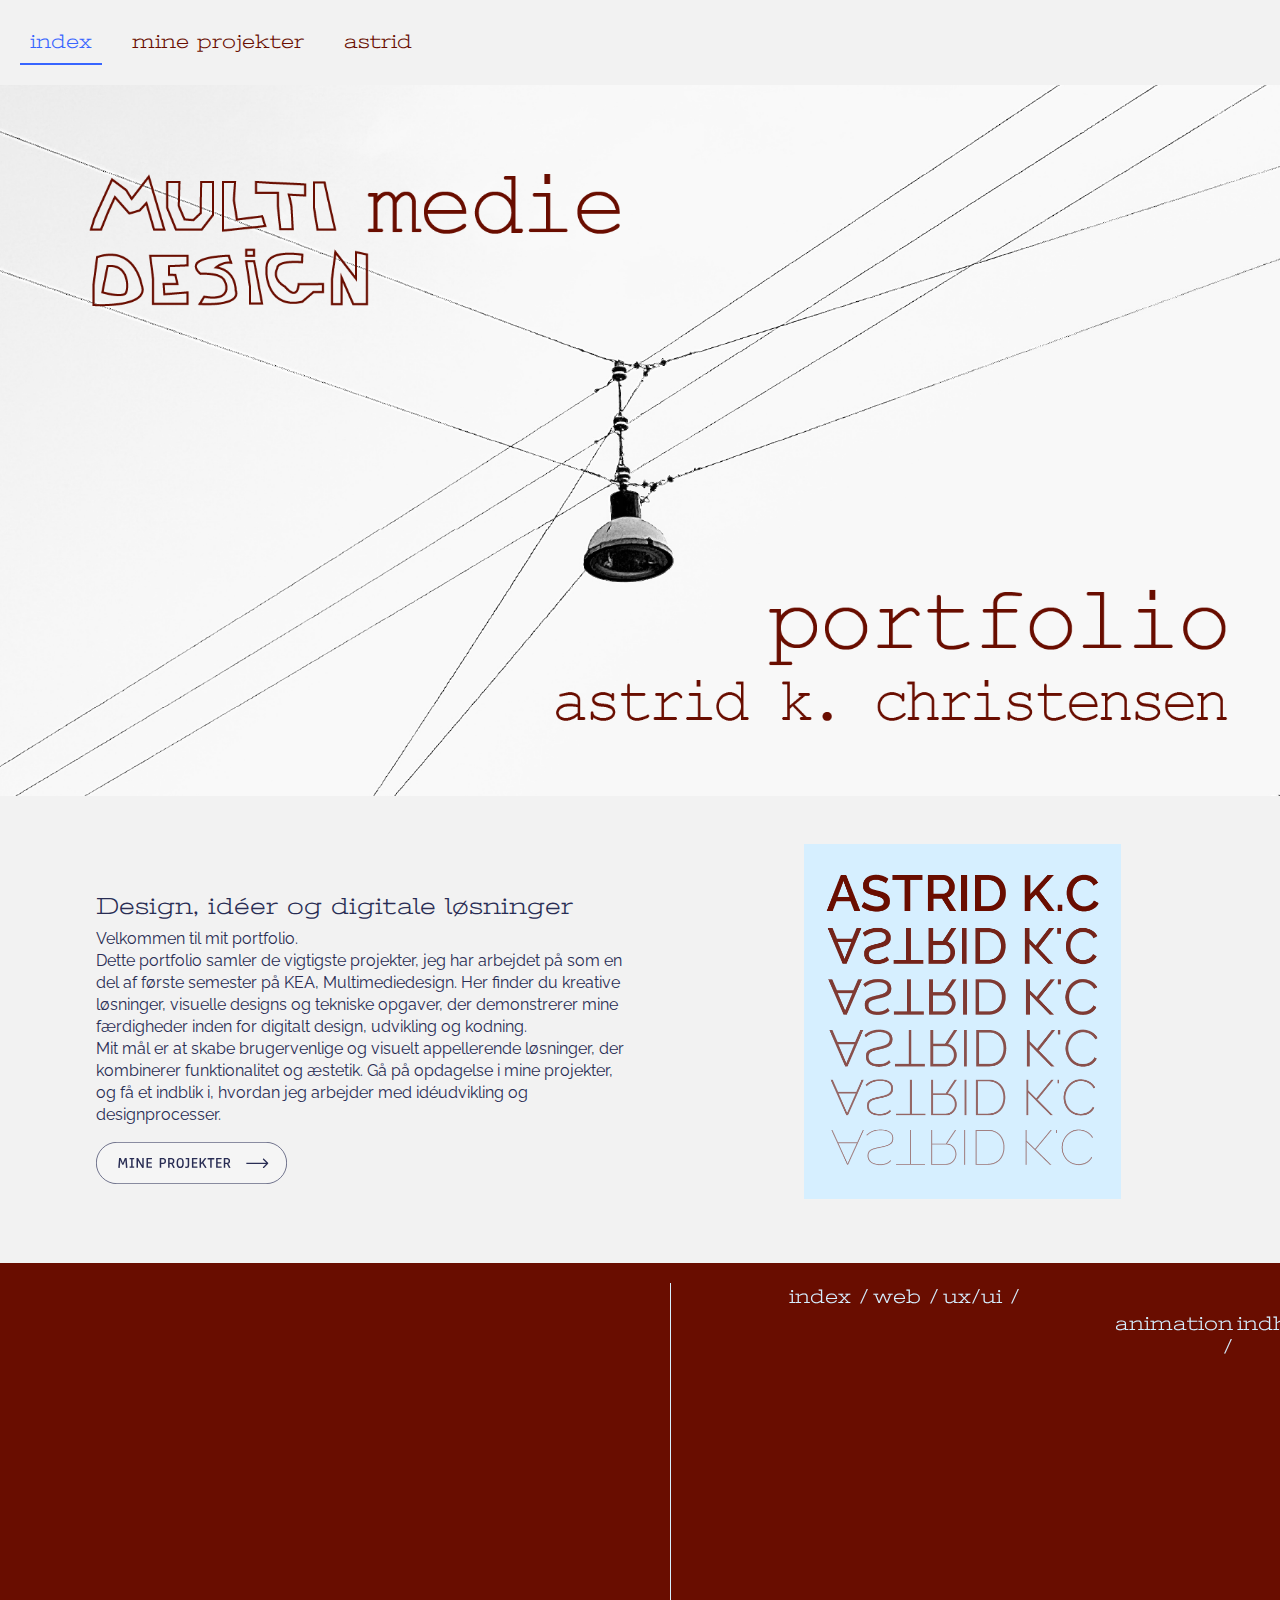
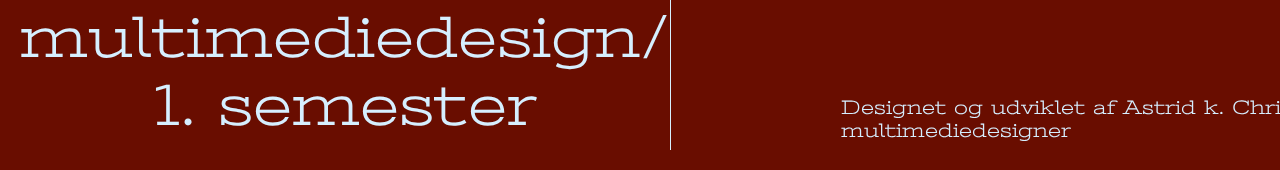
==== commit 13df6fa4: "nææsten færdig" ====
--- a/index.html
+++ b/index.html
@@ -64,7 +64,7 @@
                     indblik i, hvordan jeg arbejder med idéudvikling og designprocesser.</p>
 
                 <a href="mine_projekter.html">
-                    <img src="billeder/projekt_knap.svg" alt="Mine projekter knap" class="projekt_knap">
+                    <img src="knapper/forside_knap.svg" alt="Mine projekter knap" class="projekt_knap">
                 </a>
 
 
--- a/style.css
+++ b/style.css
@@ -95,9 +95,25 @@
   margin-top: 1rem;
 }
 
-.web_container {
-  align-items: center;
-}
+.web_container,
+.ani_container,
+.ux_container,
+.indhold_container {
+  position: relative;
+}
+
+.ux_ui_knap,
+.ani_knap,
+.web_knap,
+.indhold_knap {
+  width: 55%;
+  margin-left: 4rem;
+  margin-top: 0.5rem;
+  position: absolute;
+  top: 40%;
+  left: 9%;
+}
+
 .windows_img:hover {
   transform: scale(1.1);
 }
@@ -112,24 +128,33 @@
   transform: scale(1.1);
 }
 
-.mine_projekter a {
-  text-decoration: none;
-  text-transform: uppercase;
-}
-.mine_projekter h2 {
-  text-align: center;
-}
-.mine_projekter h2:hover {
-  transform: scale(1.1);
-}
-
 @media (min-width: 600px) {
   .mine_projekter_grid {
     display: grid;
     grid-template-columns: 1fr 1fr;
     gap: 2px;
   }
+
+  .mine_projekter {
+    width: 70%;
+    margin: 0% auto;
+    margin-top: 1rem;
+    margin-bottom: 1rem;
+  }
   .windows_img,
+  .hangers_img {
+    margin-bottom: 1rem;
+  }
+  .windows_img,
+  .sb_img {
+    margin-left: 8rem;
+  }
+  .vaser_img,
+  .hangers_img {
+    margin-right: 8rem;
+  }
+
+  /* .windows_img,
   .hangers_img,
   .sb_img,
   .vaser_img {
@@ -152,11 +177,7 @@
   .sb_img,
   .vaser_img {
     margin-bottom: 3rem;
-  }
-  .mine_projekter h2 {
-    font-size: 30px;
-    margin: auto;
-  }
+  } */
 }
 
 /****************** web ******************/
@@ -166,7 +187,7 @@
   color: #690d00;
   text-align: center;
   font-size: 32px;
-  padding-top: 2rem;
+  padding-top: 1rem;
 }
 
 h2 {
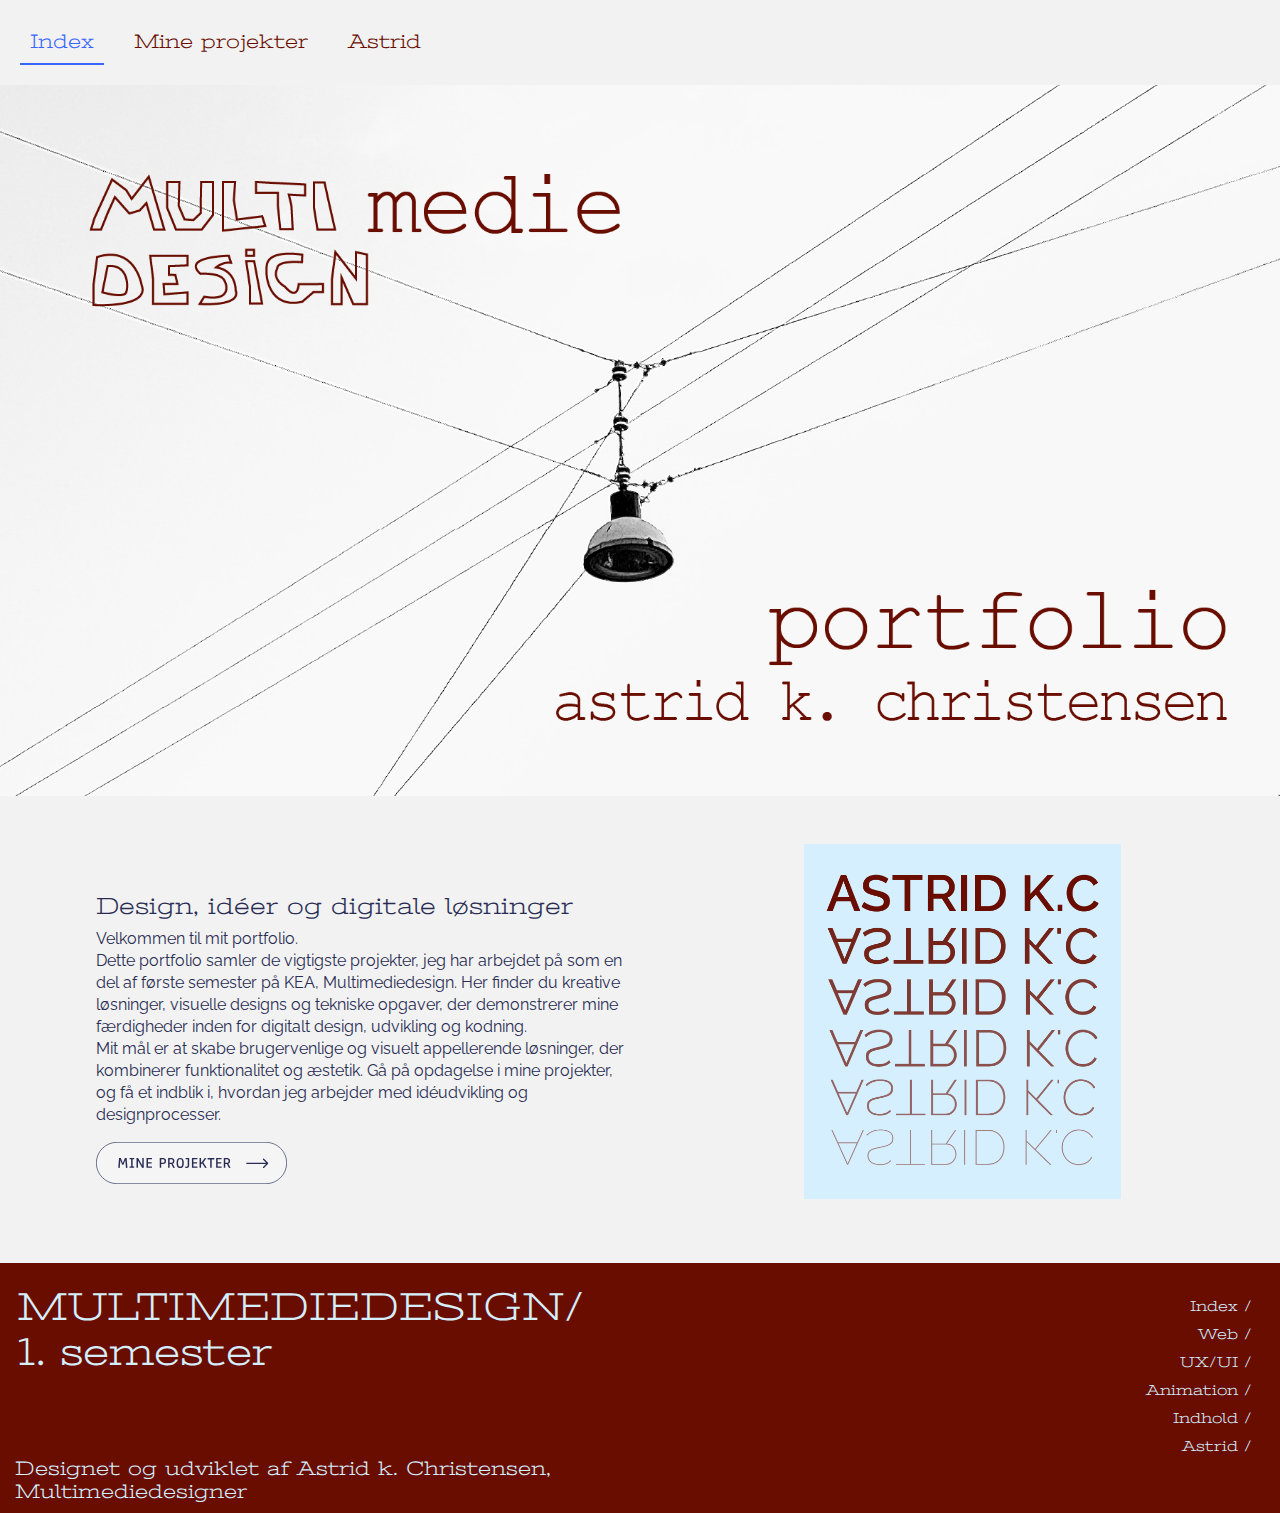
==== commit f9799bbe: "snart færdig" ====
--- a/index.html
+++ b/index.html
@@ -31,9 +31,19 @@
 
         <nav>
             <ul class="menu">
-                <li><a href="index.html" class="active">index</a></li>
-                <li><a href="mine_projekter.html">mine projekter</a></li>
-                <li><a href="astrid.html">astrid</a></li>
+                <li><a href="index.html" class="active">Index</a></li>
+                <li>
+                    <a href="mine_projekter.html">Mine projekter</a>
+
+                    <ul class="dropdown">
+                        <li><a href="web.html">Grundlæggende web</a></li>
+                        <li><a href="ux_ui.html">Grundlæggende ux/ui</a></li>
+                        <li><a href="animation.html">Grundlæggende animation</a></li>
+                        <li><a href="indhold.html">Grundlæggende indhold</a></li>
+                    </ul>
+
+                </li>
+                <li><a href="astrid.html">Astrid</a></li>
 
             </ul>
             <div class="burger">
@@ -80,38 +90,33 @@
     </main>
     <footer>
 
-
         <div class="footer_grid">
             <div class="h1_footer">
-                <h1 class="tekst_multi_footer"> multimediedesign/ <br> 1. semester</h1>
+                <h1 class="tekst_multi_footer">MULTIMEDIEDESIGN/ <br> 1. semester</h1>
 
             </div>
 
-            <div class="h2_footer">
-                <ul class="footer_nav">
+            <div class="navigation">
+                <ul class="footer_nav_1">
 
-                    <li><a href="index.html">index /</a></li>
-                    <li><a href="web.html">web /</a></li>
-                    <li><a href="ux_ui.html">ux/ui /</a></li>
-
-
-                </ul>
-
-                <ul class="footer_nav_2">
-
-
-                    <li><a href="animation.html">animation /</a></li>
-                    <li><a href="indhold.html">indhold /</a></li>
-                    <li><a href="astrid.html">astrid /</a></li>
-
-                </ul>
-                <h2 class="tekst_navn_footer"> Designet og udviklet af Astrid k. Christensen, <br> multimediedesigner
-                </h2>
-            </div>
-        </div>
+                    <li><a href="index.html" class="index_footer">Index /</a></li>
+                    <li><a href="web.html" class="web_footer">Web /</a></li>
+                    <li><a href="ux_ui.html" class="ux_footer">UX/UI /</a></li>
 
 
 
+                    <li><a href="animation.html" class="ani_footer">Animation /</a></li>
+                    <li><a href="indhold.html" class="indhold_footer">Indhold /</a></li>
+                    <li><a href="astrid.html" class="astrid_footer">Astrid /</a></li>
+
+                </ul>
+            </div>
+            <div>
+                <h2 class="tekst_navn_footer"> Designet og udviklet af Astrid k. Christensen, <br>
+                    Multimediedesigner</h2>
+            </div>
+
+        </div>
 
     </footer>
     <script src="menu.js" defer></script>
--- a/style.css
+++ b/style.css
@@ -90,41 +90,50 @@
 .hangers_img,
 .sb_img,
 .vaser_img {
-  width: 70%;
+  width: 60%;
   margin: 0 auto;
   margin-top: 1rem;
-}
-
-.web_container,
-.ani_container,
-.ux_container,
-.indhold_container {
-  position: relative;
+  border-radius: 40px;
+  /* filter: blur(1.5px); */
+}
+.windows_img:hover {
+  border: 5px solid #3865ff;
+}
+.hangers_img:hover {
+  border: 5px solid #3865ff;
+}
+.sb_img:hover {
+  border: 5px solid #3865ff;
+}
+.vaser_img:hover {
+  border: 5px solid #3865ff;
 }
 
 .ux_ui_knap,
 .ani_knap,
 .web_knap,
 .indhold_knap {
-  width: 55%;
-  margin-left: 4rem;
+  width: 60%;
+  margin-left: 5.5rem;
   margin-top: 0.5rem;
-  position: absolute;
+
   top: 40%;
   left: 9%;
 }
-
-.windows_img:hover {
-  transform: scale(1.1);
-}
-
-.hangers_img:hover {
-  transform: scale(1.1);
-}
-.sb_img:hover {
-  transform: scale(1.1);
-}
-.vaser_img:hover {
+.indhold_knap {
+  padding-bottom: 2rem;
+}
+
+.indhold_knap:hover {
+  transform: scale(1.1);
+}
+.web_knap:hover {
+  transform: scale(1.1);
+}
+.ani_knap:hover {
+  transform: scale(1.1);
+}
+.ux_ui_knap:hover {
   transform: scale(1.1);
 }
 
@@ -141,10 +150,7 @@
     margin-top: 1rem;
     margin-bottom: 1rem;
   }
-  .windows_img,
-  .hangers_img {
-    margin-bottom: 1rem;
-  }
+
   .windows_img,
   .sb_img {
     margin-left: 8rem;
@@ -152,6 +158,17 @@
   .vaser_img,
   .hangers_img {
     margin-right: 8rem;
+  }
+
+  .ani_knap,
+  .web_knap {
+    margin-left: 8rem;
+  }
+  .ux_ui_knap,
+  .indhold_knap {
+    margin: 0%;
+    margin-left: 4.7rem;
+    margin-top: 0.5rem;
   }
 
   /* .windows_img,
@@ -187,7 +204,8 @@
   color: #690d00;
   text-align: center;
   font-size: 32px;
-  padding-top: 1rem;
+
+  padding: 1rem;
 }
 
 h2 {
@@ -204,8 +222,10 @@
   font-family: "Raleway", serif;
   font-weight: 400;
   margin-left: 1rem;
+  margin-right: 1rem;
   line-height: 20px;
   color: #292d54;
+  margin-bottom: 1rem;
 }
 hr {
   color: #292d54;
@@ -229,6 +249,14 @@
   margin-top: 2rem;
   padding-bottom: 2rem;
 }
+.web_site {
+  width: 40%;
+  margin-left: 1rem;
+  margin-top: 0.5rem;
+}
+.web_site:hover {
+  transform: scale(1.1);
+}
 
 @media (min-width: 600px) {
   .web_grid {
@@ -269,21 +297,30 @@
   }
   .computer_img {
     width: 60%;
+    margin-bottom: 2rem;
+  }
+  .web_site {
+    width: 30%;
+    margin-left: 5.5rem;
+  }
+  .web_læring p {
+    margin: 0%;
+    margin-left: 6rem;
   }
 }
 
 /*************** indhold *****************/
 
 .wear_aware img {
-  width: 60%;
+  width: 40%;
   margin-top: 2rem;
   margin: 0 auto;
 }
 
-.proces_wa img {
+.proto_forside {
   width: 70%;
   margin-top: 2rem;
-  /* margin: 0 auto; */
+  margin: 0 auto;
 }
 
 .proces_billeder {
@@ -297,6 +334,15 @@
   margin: 0 auto;
   margin-bottom: 2rem;
 }
+.ux_ui_site {
+  width: 40%;
+  margin-left: 1rem;
+  margin-top: 0.5rem;
+  margin-bottom: 2rem;
+}
+.ux_ui_site:hover {
+  transform: scale(1.1);
+}
 
 @media (min-width: 600px) {
   .wear_aware {
@@ -305,8 +351,8 @@
     gap: 10px;
   }
   .wear_aware img {
-    width: 50%;
-    margin-top: 5rem;
+    width: 40%;
+    margin-top: 7rem;
   }
   .proces_wa {
     display: grid;
@@ -314,9 +360,11 @@
     gap: 10px;
   }
   .proces_wa img {
-    width: 50%;
+    width: 40%;
+    margin-top: 2rem;
   }
   .proto_forside {
+    margin: 0%;
     margin-left: 10rem;
   }
   .proces_billeder {
@@ -330,6 +378,16 @@
   .wa_moodboard {
     width: 80%;
     margin-top: 4rem;
+    margin-bottom: 2rem;
+  }
+  .læring_wa p {
+    margin: 0%;
+    margin-left: 6rem;
+  }
+  .ux_ui_site {
+    width: 30%;
+    margin-left: 5.5rem;
+    margin-bottom: 4rem;
   }
 }
 
@@ -343,11 +401,21 @@
   width: 90%;
   margin: 0 auto;
 }
-.animation_laering img {
+.java_kode {
   width: 95%;
   margin: 0 auto;
   margin-bottom: 2rem;
 }
+.ani_website_knap {
+  width: 40%;
+  margin-left: 1rem;
+  margin-top: 0.5rem;
+  margin-bottom: 2rem;
+}
+.ani_website_knap:hover {
+  transform: scale(1.1);
+}
+
 @media (min-width: 600px) {
   .animation_tema {
     display: grid;
@@ -378,10 +446,19 @@
     grid-template-columns: 1fr 1fr;
     gap: 10px;
   }
-  .animation_laering img {
+  .java_kode {
     margin-top: 7rem;
     width: 80%;
   }
+  .animation_laering p {
+    margin: 0%;
+    margin-left: 6rem;
+  }
+  .ani_website_knap {
+    width: 30%;
+    margin-left: 5.5rem;
+    margin-bottom: 4rem;
+  }
 }
 
 /******************indhold*******************/
@@ -390,11 +467,11 @@
   width: 95%;
   margin: 0 auto;
 }
-.passion img {
+.sara img {
   width: 90%;
   margin: 0 auto;
 }
-.virksomhedssite img {
+.butik_img {
   width: 90%;
   margin: 0 auto;
 }
@@ -403,6 +480,24 @@
   margin-left: 2rem;
   padding-bottom: 2rem;
 }
+.passion_site_knap {
+  width: 40%;
+  margin-left: 1rem;
+  margin-top: 0.5rem;
+  margin-bottom: 2rem;
+}
+.passion_site_knap:hover {
+  transform: scale(1.1);
+}
+.virksomhedssite_knap {
+  width: 40%;
+  margin-left: 1rem;
+  margin-top: 0.5rem;
+  margin-bottom: 2rem;
+}
+.virksomhedssite_knap:hover {
+  transform: scale(1.1);
+}
 @media (min-width: 600px) {
   .indhold_tema {
     display: grid;
@@ -435,7 +530,7 @@
     width: 60%;
     margin-top: 2rem;
   }
-  .virksomhedssite img {
+  .butik_img {
     width: 70%;
     margin-top: 3.2rem;
   }
@@ -446,6 +541,26 @@
   .illustration {
     order: -1;
     margin: 0 auto;
+    margin-bottom: 2rem;
+  }
+  .virksomhedssite_knap {
+    width: 30%;
+    margin-left: 5.5rem;
+    margin-bottom: 4rem;
+  }
+  .passion_site_knap {
+    width: 30%;
+    margin-left: 5.5rem;
+    margin-bottom: 4rem;
+  }
+  .passion p {
+    margin: 0%;
+    margin-left: 6rem;
+    margin-right: 4rem;
+  }
+  .virksomhedssite p {
+    margin: 0%;
+    margin-left: 6rem;
   }
 }
 
@@ -489,8 +604,9 @@
   border: 5px solid #3865ff;
 }
 .skills {
-  margin-bottom: 2rem;
+  margin-bottom: 1rem;
   margin-top: 2rem;
+  text-align: center;
 }
 .natur_collage {
   width: 90%;
@@ -501,6 +617,14 @@
 .natur {
   padding-bottom: 2rem;
 }
+.skills_grid p {
+  margin-bottom: 1rem;
+  text-align: center;
+}
+.skills2_grid p {
+  margin-bottom: 1rem;
+  text-align: center;
+}
 
 @media (min-width: 600px) {
   .om_mig {
@@ -509,8 +633,8 @@
     gap: 10px;
   }
   .mig {
-    width: 70%;
-    margin-top: 5rem;
+    width: 50%;
+    margin-top: 8rem;
     margin-bottom: 5rem;
   }
   .mit_navn {
@@ -538,131 +662,95 @@
   .uddannelse p {
     line-height: 40px;
   }
+
+  .skills_grid {
+    display: grid;
+    grid-template-columns: 1fr 1fr 1fr 1fr;
+    gap: 10px;
+  }
   .skills {
-    display: grid;
-    grid-template-columns: 1fr 1fr;
-    gap: 2px;
-  }
-
-  .skills_tekst {
-    margin-left: 20rem;
-  }
-  .vaerktojskasse_tekst {
-    margin-right: 60rem;
+    text-align: center;
+    margin: 0%;
+    padding-top: 2rem;
+    margin-bottom: 2rem;
+  }
+
+  .skills2_grid {
+    display: grid;
+    grid-template-columns: 1fr 1fr 1fr;
+    gap: 10px;
+  }
+  .skills2_grid p {
+    text-align: center;
+    margin-bottom: 4rem;
   }
   .natur_collage {
     width: 70%;
+    margin-bottom: 2rem;
   }
 }
 
 /************ footer *************/
 
 footer {
+  position: relative;
   background-color: #690d00;
-  padding: 20px;
+  padding: 2px;
+  height: 250px;
   display: flex;
   justify-content: space-between;
-  align-items: flex-start;
-  position: relative;
-}
-
-.footer_grid {
-  display: grid;
-  grid-template-columns: 1fr 1fr;
-  gap: 10px;
-}
-
+}
 .tekst_multi_footer {
-  font-size: 17px;
+  position: absolute;
+  top: 5px;
+  left: 1px;
   color: #d6efff;
   font-family: "Stint Ultra Expanded", serif;
-  font-weight: 200;
-  margin-top: 12.3rem;
-}
-
-.tekst_navn_footer {
-  margin-top: 10.3rem;
-  font-size: 10px;
-  margin-left: 4rem;
+  text-align: left;
+  font-size: 15px;
+}
+.navigation a {
+  position: absolute;
+  right: 2px;
+  padding-top: 1rem;
+  padding-right: 0.5rem;
+  text-decoration: none;
   color: #d6efff;
   font-family: "Stint Ultra Expanded", serif;
-  font-weight: 200;
-  display: flex;
-}
-
-.h1_footer {
-  border-right: 1px solid #d6efff;
-}
-
-.footer_nav a {
-  display: block;
-  padding: 2px;
+  font-size: 12px;
+}
+.tekst_navn_footer {
+  position: absolute;
+  left: 1px;
+  bottom: 5px;
   color: #d6efff;
-  text-decoration: none;
-
+  text-align: left;
   font-size: 10px;
-  font-family: "Stint Ultra Expanded", serif;
-  font-weight: 300;
-}
-
-.footer_nav {
-  list-style: none;
-  display: flex;
-  margin-left: 6.6rem;
-}
-
-.footer_nav_2 a {
-  display: block;
-  padding: 2px;
-  color: #d6efff;
-  text-decoration: none;
-  text-align: end;
-  font-size: 10px;
-  font-family: "Stint Ultra Expanded", serif;
-  font-weight: 300;
-}
-
-.footer_nav_2 {
-  list-style: none;
-  display: flex;
-  margin-left: 4.4rem;
-}
-
-.footer_nav a:hover {
+}
+.footer_nav_1 a:hover {
   color: #3865ff;
 }
 
 .footer_nav_2 a:hover {
   color: #3865ff;
 }
+.footer_nav_1 li {
+  margin-bottom: 10px;
+}
 
 @media (min-width: 600px) {
   .tekst_multi_footer {
-    font-size: 60px;
-    margin-top: 19rem;
+    font-size: 40px;
   }
   .tekst_navn_footer {
+    margin: 0%;
+    bottom: 10px;
     font-size: 20px;
-    margin-top: 21rem;
-    margin-left: 10rem;
-  }
-
-  /* .footer_nav {
-    margin-left: 32rem;
-  } */
-  .footer_nav {
-    text-align: left;
-  }
-
-  .footer_nav a {
-    font-size: 20px;
-  }
-
-  .footer_nav_2 a {
-    font-size: 20px;
-  }
-
-  .footer_nav_2 {
-    margin-left: 27rem;
-  }
-}
+    left: 15px;
+  }
+  .navigation a {
+    right: 20px;
+    font-size: 15px;
+    margin-top: 1rem;
+  }
+}
--- a/menu.css
+++ b/menu.css
@@ -32,6 +32,7 @@
 
 .menu li {
   margin-right: 20px;
+  position: relative;
 }
 
 .menu li:last-child {
@@ -67,7 +68,7 @@
 .burger .line {
   width: 100%;
   height: 2px;
-  background-color: #d6efff;
+  background-color: #690d00;
   margin-bottom: 5px;
   transition: 0.2s linear;
 }
@@ -101,6 +102,8 @@
   color: #3865ff;
   text-decoration: none;
   white-space: nowrap; /* Forhindrer tekst i at bryde */
+  text-align: left;
+  font-size: 12px;
 }
 
 .dropdown a:hover {
@@ -147,7 +150,7 @@
 
   nav.active .menu {
     display: block;
-    background-color: #d6efff;
+    background-color: #f2f2f2;
     position: absolute;
     top: 94px;
     left: 0;
@@ -167,4 +170,7 @@
     text-align: left;
     padding-left: 20px;
   }
+  nav:active .menu a:active {
+    color: #3865ff;
+  }
 }
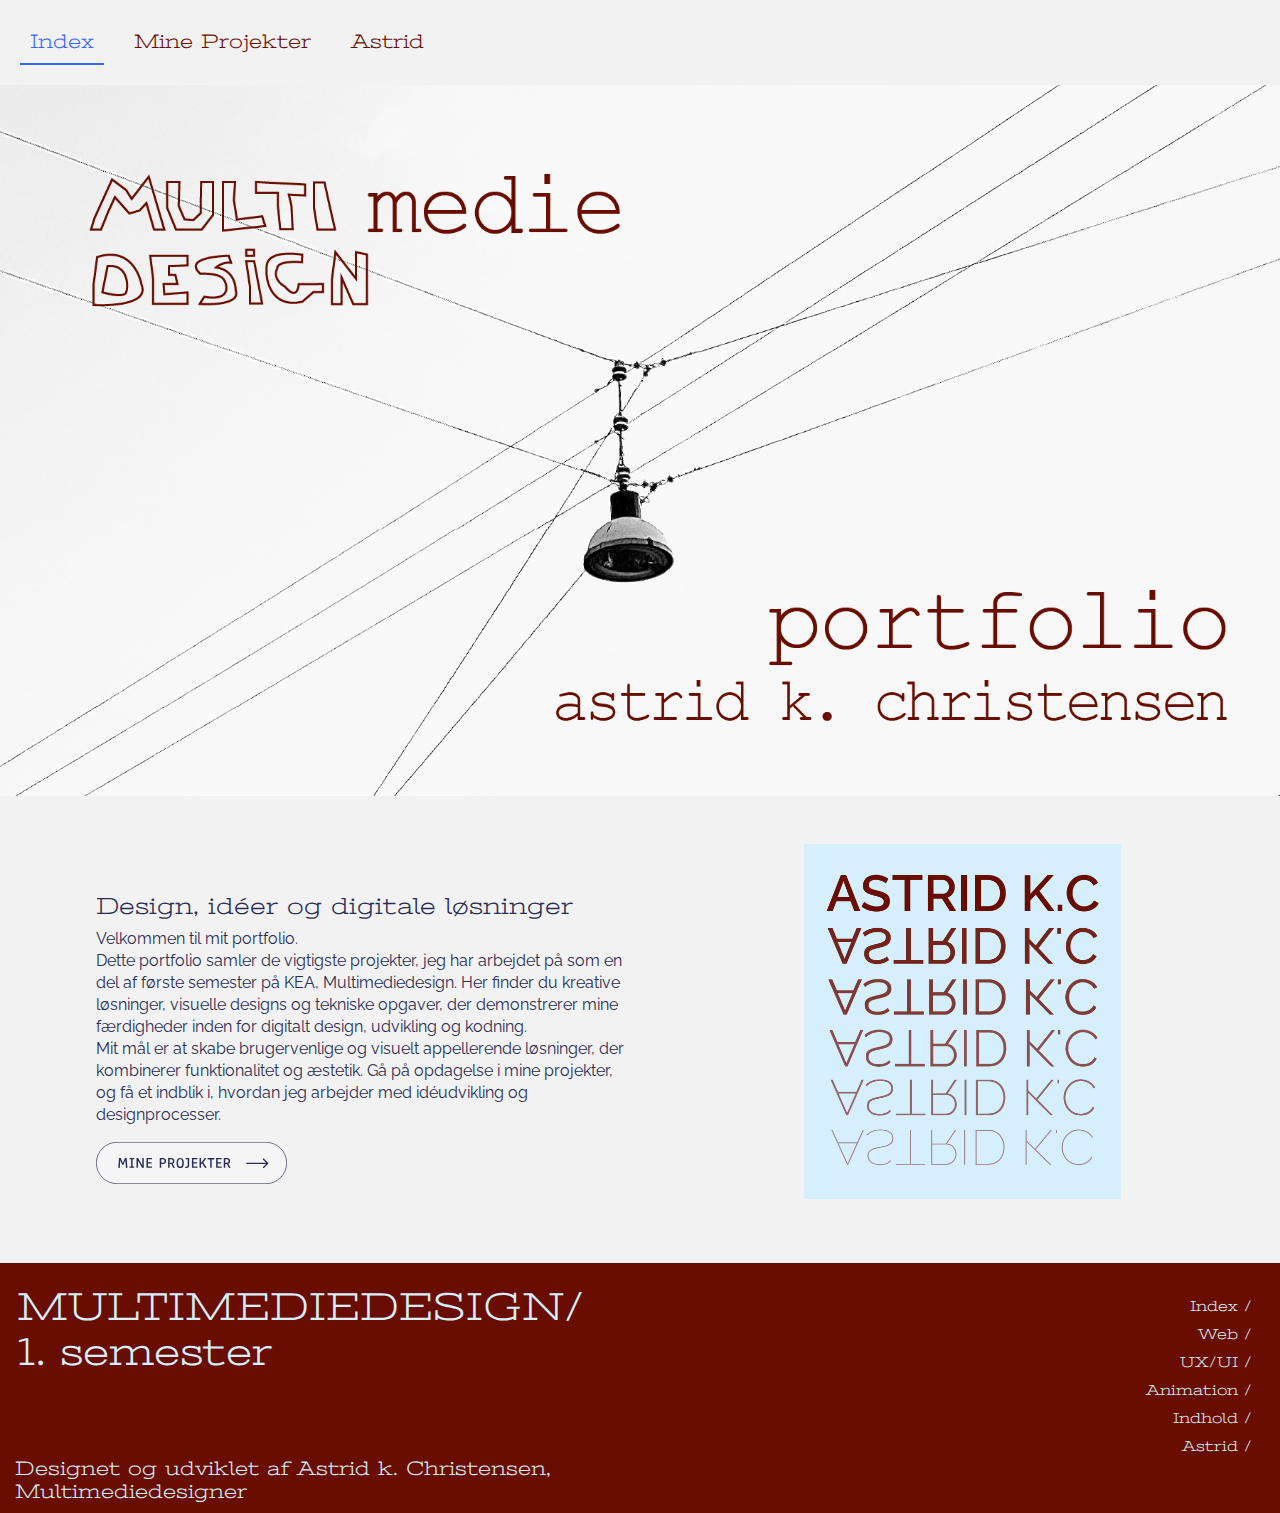
==== commit 6a8b74d5: "Færdigt site" ====
--- a/index.html
+++ b/index.html
@@ -5,22 +5,9 @@
     <meta charset="UTF-8">
     <meta name="viewport" content="width=device-width, initial-scale=1.0">
     <meta name="robots" content="noindex, nofollow">
-    <link rel="preconnect" href="https://fonts.googleapis.com">
-    <link rel="preconnect" href="https://fonts.gstatic.com" crossorigin>
-    <link
-        href="https://fonts.googleapis.com/css2?family=Cormorant+Garamond:ital,wght@0,300;0,400;0,500;0,600;0,700;1,300;1,400;1,500;1,600;1,700&family=Courier+Prime:ital,wght@0,400;0,700;1,400;1,700&family=JetBrains+Mono:ital,wght@0,100..800;1,100..800&family=Joan&family=Jomolhari&family=Libre+Franklin:ital,wght@0,100..900;1,100..900&family=Montserrat:ital,wght@0,100..900;1,100..900&family=Neuton:ital,wght@0,200;0,300;0,400;0,700;0,800;1,400&family=PT+Serif:ital,wght@0,400;0,700;1,400;1,700&family=Stint+Ultra+Expanded&family=Yanone+Kaffeesatz:wght@200..700&display=swap"
-        rel="stylesheet">
-    <link rel="preconnect" href="https://fonts.googleapis.com">
-    <link rel="preconnect" href="https://fonts.gstatic.com" crossorigin>
-    <link
-        href="https://fonts.googleapis.com/css2?family=Anaheim:wght@400..800&family=Cormorant+Garamond:ital,wght@0,300;0,400;0,500;0,600;0,700;1,300;1,400;1,500;1,600;1,700&family=Courier+Prime:ital,wght@0,400;0,700;1,400;1,700&family=JetBrains+Mono:ital,wght@0,100..800;1,100..800&family=Joan&family=Jomolhari&family=Libre+Franklin:ital,wght@0,100..900;1,100..900&family=Montserrat:ital,wght@0,100..900;1,100..900&family=Neuton:ital,wght@0,200;0,300;0,400;0,700;0,800;1,400&family=PT+Serif:ital,wght@0,400;0,700;1,400;1,700&family=Stint+Ultra+Expanded&family=Yanone+Kaffeesatz:wght@200..700&display=swap"
-        rel="stylesheet">
-    <link rel="preconnect" href="https://fonts.googleapis.com">
-    <link rel="preconnect" href="https://fonts.gstatic.com" crossorigin>
     <link
         href="https://fonts.googleapis.com/css2?family=Anaheim:wght@400..800&family=Cormorant+Garamond:ital,wght@0,300;0,400;0,500;0,600;0,700;1,300;1,400;1,500;1,600;1,700&family=Courier+Prime:ital,wght@0,400;0,700;1,400;1,700&family=JetBrains+Mono:ital,wght@0,100..800;1,100..800&family=Joan&family=Jomolhari&family=Libre+Franklin:ital,wght@0,100..900;1,100..900&family=Montserrat:ital,wght@0,100..900;1,100..900&family=Neuton:ital,wght@0,200;0,300;0,400;0,700;0,800;1,400&family=PT+Serif:ital,wght@0,400;0,700;1,400;1,700&family=Raleway:ital,wght@0,100..900;1,100..900&family=Stint+Ultra+Expanded&family=Yanone+Kaffeesatz:wght@200..700&display=swap"
         rel="stylesheet">
-
     <title>Portfolio Eksamen</title>
     <link rel="stylesheet" href="style.css">
     <link rel="stylesheet" href="menu.css">
@@ -28,12 +15,11 @@
 
 <body>
     <header>
-
         <nav>
             <ul class="menu">
                 <li><a href="index.html" class="active">Index</a></li>
                 <li>
-                    <a href="mine_projekter.html">Mine projekter</a>
+                    <a href="mine_projekter.html">Mine Projekter</a>
 
                     <ul class="dropdown">
                         <li><a href="web.html">Grundlæggende web</a></li>
@@ -41,10 +27,8 @@
                         <li><a href="animation.html">Grundlæggende animation</a></li>
                         <li><a href="indhold.html">Grundlæggende indhold</a></li>
                     </ul>
-
                 </li>
                 <li><a href="astrid.html">Astrid</a></li>
-
             </ul>
             <div class="burger">
                 <div class="line"></div>
@@ -77,8 +61,6 @@
                     <img src="knapper/forside_knap.svg" alt="Mine projekter knap" class="projekt_knap">
                 </a>
 
-
-                <!-- <img src="billeder/projekt_knap.svg" alt="projekt knap" class="projekt_knap"> -->
             </div>
             <div><img src="billeder/navn_billede.webp" alt="navn billede" class="navn_billede"></div>
         </div>
@@ -89,35 +71,29 @@
 
     </main>
     <footer>
-
-        <div class="footer_grid">
+        <div>
             <div class="h1_footer">
                 <h1 class="tekst_multi_footer">MULTIMEDIEDESIGN/ <br> 1. semester</h1>
-
             </div>
 
             <div class="navigation">
                 <ul class="footer_nav_1">
 
-                    <li><a href="index.html" class="index_footer">Index /</a></li>
-                    <li><a href="web.html" class="web_footer">Web /</a></li>
-                    <li><a href="ux_ui.html" class="ux_footer">UX/UI /</a></li>
-
-
-
-                    <li><a href="animation.html" class="ani_footer">Animation /</a></li>
-                    <li><a href="indhold.html" class="indhold_footer">Indhold /</a></li>
-                    <li><a href="astrid.html" class="astrid_footer">Astrid /</a></li>
+                    <li><a href="index.html">Index /</a></li>
+                    <li><a href="web.html">Web /</a></li>
+                    <li><a href="ux_ui.html">UX/UI /</a></li>
+                    <li><a href="animation.html">Animation /</a></li>
+                    <li><a href="indhold.html">Indhold /</a></li>
+                    <li><a href="astrid.html">Astrid /</a></li>
 
                 </ul>
             </div>
+
             <div>
                 <h2 class="tekst_navn_footer"> Designet og udviklet af Astrid k. Christensen, <br>
                     Multimediedesigner</h2>
             </div>
-
         </div>
-
     </footer>
     <script src="menu.js" defer></script>
 
--- a/style.css
+++ b/style.css
@@ -5,24 +5,11 @@
 }
 
 /******* fonts ***********/
-.courier-prime-regular {
-  font-family: "Courier Prime", serif;
-  font-weight: 400;
-  font-style: normal;
-}
-
-.anaheim {
-  font-family: "Anaheim", serif;
-  font-weight: 300;
-  font-style: normal;
-}
-
 .raleway {
   font-family: "Raleway", serif;
   font-weight: 400;
   font-style: normal;
 }
-
 .stint-ultra-expanded-regular {
   font-family: "Stint Ultra Expanded", serif;
   font-weight: 400;
@@ -47,7 +34,6 @@
 }
 
 /***************index*****************/
-
 .navn_billede {
   width: 80%;
   margin: 0 auto;
@@ -94,7 +80,6 @@
   margin: 0 auto;
   margin-top: 1rem;
   border-radius: 40px;
-  /* filter: blur(1.5px); */
 }
 .windows_img:hover {
   border: 5px solid #3865ff;
@@ -116,7 +101,6 @@
   width: 60%;
   margin-left: 5.5rem;
   margin-top: 0.5rem;
-
   top: 40%;
   left: 9%;
 }
@@ -148,7 +132,7 @@
     width: 70%;
     margin: 0% auto;
     margin-top: 1rem;
-    margin-bottom: 1rem;
+    padding-bottom: 2rem;
   }
 
   .windows_img,
@@ -170,31 +154,6 @@
     margin-left: 4.7rem;
     margin-top: 0.5rem;
   }
-
-  /* .windows_img,
-  .hangers_img,
-  .sb_img,
-  .vaser_img {
-    width: 50%;
-    margin: 0%;
-    margin-bottom: 1rem;
-  }
-  .windows_img,
-  .sb_img {
-    margin-left: 20rem;
-  }
-  .hangers_img,
-  .vaser_img {
-    margin-left: 3rem;
-  }
-  .windows_img,
-  .hangers_img {
-    margin-top: 2rem;
-  }
-  .sb_img,
-  .vaser_img {
-    margin-bottom: 3rem;
-  } */
 }
 
 /****************** web ******************/
@@ -204,7 +163,6 @@
   color: #690d00;
   text-align: center;
   font-size: 32px;
-
   padding: 1rem;
 }
 
@@ -236,13 +194,11 @@
   width: 90%;
   margin: 0 auto;
 }
-
 .web_proces img {
   width: 80%;
   margin: 0 auto;
   margin-top: 2rem;
 }
-
 .computer_img {
   width: 80%;
   margin: 0 auto;
@@ -264,6 +220,9 @@
     grid-template-columns: 1fr 1fr;
     gap: 10px;
   }
+  h1 {
+    font-size: 50px;
+  }
   p {
     font-size: 16px;
     margin-left: 6rem;
@@ -290,7 +249,7 @@
   .farvekoder_img {
     order: -1;
   }
-  .web_læring {
+  .web_laering {
     display: grid;
     grid-template-columns: 1fr 1fr;
     gap: 10px;
@@ -303,26 +262,30 @@
     width: 30%;
     margin-left: 5.5rem;
   }
-  .web_læring p {
-    margin: 0%;
-    margin-left: 6rem;
-  }
-}
-
-/*************** indhold *****************/
+  .web_laering p {
+    margin: 0%;
+    margin-left: 6rem;
+  }
+}
+
+/*************** ux/ui *****************/
 
 .wear_aware img {
   width: 40%;
   margin-top: 2rem;
   margin: 0 auto;
 }
-
 .proto_forside {
   width: 70%;
   margin-top: 2rem;
   margin: 0 auto;
-}
-
+  margin-left: 3rem;
+}
+.proto_gronnere {
+  width: 70%;
+  margin: 0 auto;
+  margin-right: 3rem;
+}
 .proces_billeder {
   display: grid;
   grid-template-columns: 1fr 1fr;
@@ -365,12 +328,16 @@
   }
   .proto_forside {
     margin: 0%;
-    margin-left: 10rem;
+    margin-left: 15rem;
+  }
+  .proto_gronnere {
+    margin: 0%;
+    margin-left: 4rem;
   }
   .proces_billeder {
     order: -1;
   }
-  .læring_wa {
+  .laering_wa {
     display: grid;
     grid-template-columns: 1fr 1fr;
     gap: 10px;
@@ -380,7 +347,7 @@
     margin-top: 4rem;
     margin-bottom: 2rem;
   }
-  .læring_wa p {
+  .laering_wa p {
     margin: 0%;
     margin-left: 6rem;
   }
@@ -575,7 +542,6 @@
   padding-top: 2rem;
   margin-bottom: 1.5rem;
 }
-
 .om_mig p {
   margin-right: 0.2rem;
 }
@@ -586,7 +552,6 @@
   margin-bottom: 2rem;
   border: 5px solid #3865ff;
 }
-
 .uddannelse {
   background-color: #d6efff;
   padding-bottom: 2rem;
@@ -597,6 +562,7 @@
 .uddannelse p {
   margin-top: 1rem;
   margin-bottom: 1.5rem;
+  font-family: "Stint Ultra Expanded", serif;
 }
 .uddannelse img {
   width: 80%;
@@ -620,10 +586,12 @@
 .skills_grid p {
   margin-bottom: 1rem;
   text-align: center;
+  font-family: "Stint Ultra Expanded", serif;
 }
 .skills2_grid p {
   margin-bottom: 1rem;
   text-align: center;
+  font-family: "Stint Ultra Expanded", serif;
 }
 
 @media (min-width: 600px) {
@@ -691,7 +659,6 @@
 }
 
 /************ footer *************/
-
 footer {
   position: relative;
   background-color: #690d00;
@@ -730,14 +697,12 @@
 .footer_nav_1 a:hover {
   color: #3865ff;
 }
-
 .footer_nav_2 a:hover {
   color: #3865ff;
 }
 .footer_nav_1 li {
   margin-bottom: 10px;
 }
-
 @media (min-width: 600px) {
   .tekst_multi_footer {
     font-size: 40px;
--- a/menu.css
+++ b/menu.css
@@ -111,11 +111,6 @@
   color: blue;
 }
 
-/* Show dropdown on hover */
-/* .menu li:hover .dropdown,
-.menu li:focus-within .dropdown {
-  display: block;
-} */
 .dropdown a:hover {
   background-color: #f0f0f0;
   color: blue;
